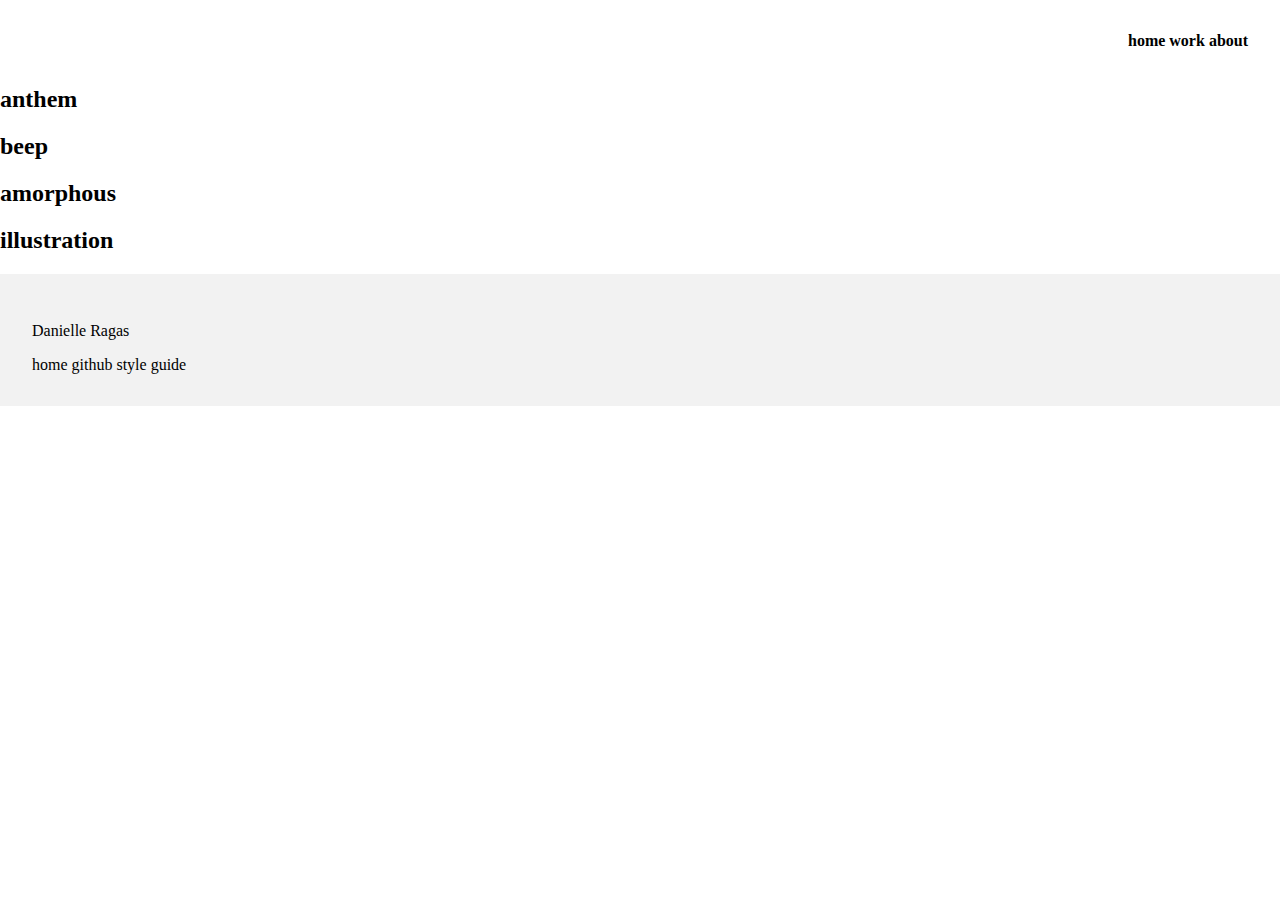
==== index.html @ b1eadf3d "first commit" ====
<!DOCTYPE html>
<html lang="en">
  <head>
    <meta charset="utf-8">
    <title>Danielle Ragas | Home</title>
    <link rel="stylesheet" type="text/css" href="css/normalize.css" />
    <link rel="stylesheet" type="text/css" href="css/main.css" />
    <meta name="viewport" content="width=device-width, initial-scale=1">
  </head>

  <body>

    <header>
      <nav>
        <a href="index.html">home</a>
        <a href="work.html">work</a>
        <a href="about.html">about</a>
      </nav>
    </header>

    <div>
      <h2>anthem</h2>
      <h2>beep</h2>
      <h2>amorphous</h2>
      <h2>illustration</h2>
    </div>



    <footer>
      <p>Danielle Ragas</p>
      <a href="index.html">home</a>
      <a href="https://github.com/daniellerrrrrr/P03Portfolio">github</a>
      <a href="styleguide.html">style guide</a>
    </footer>

  </body>
</html>
---- css/main.css ----
body{
  color: #000;
  margin:0;
}

header{
  margin: 1rem;
}

nav{
  background-color: #fff;
  font-weight: bold;
  padding: 1rem;
  text-align: right;
}

a{
  text-decoration: none;
  color: #000;
}

footer{
  background: #f2f2f2;
  padding: 2rem;
}
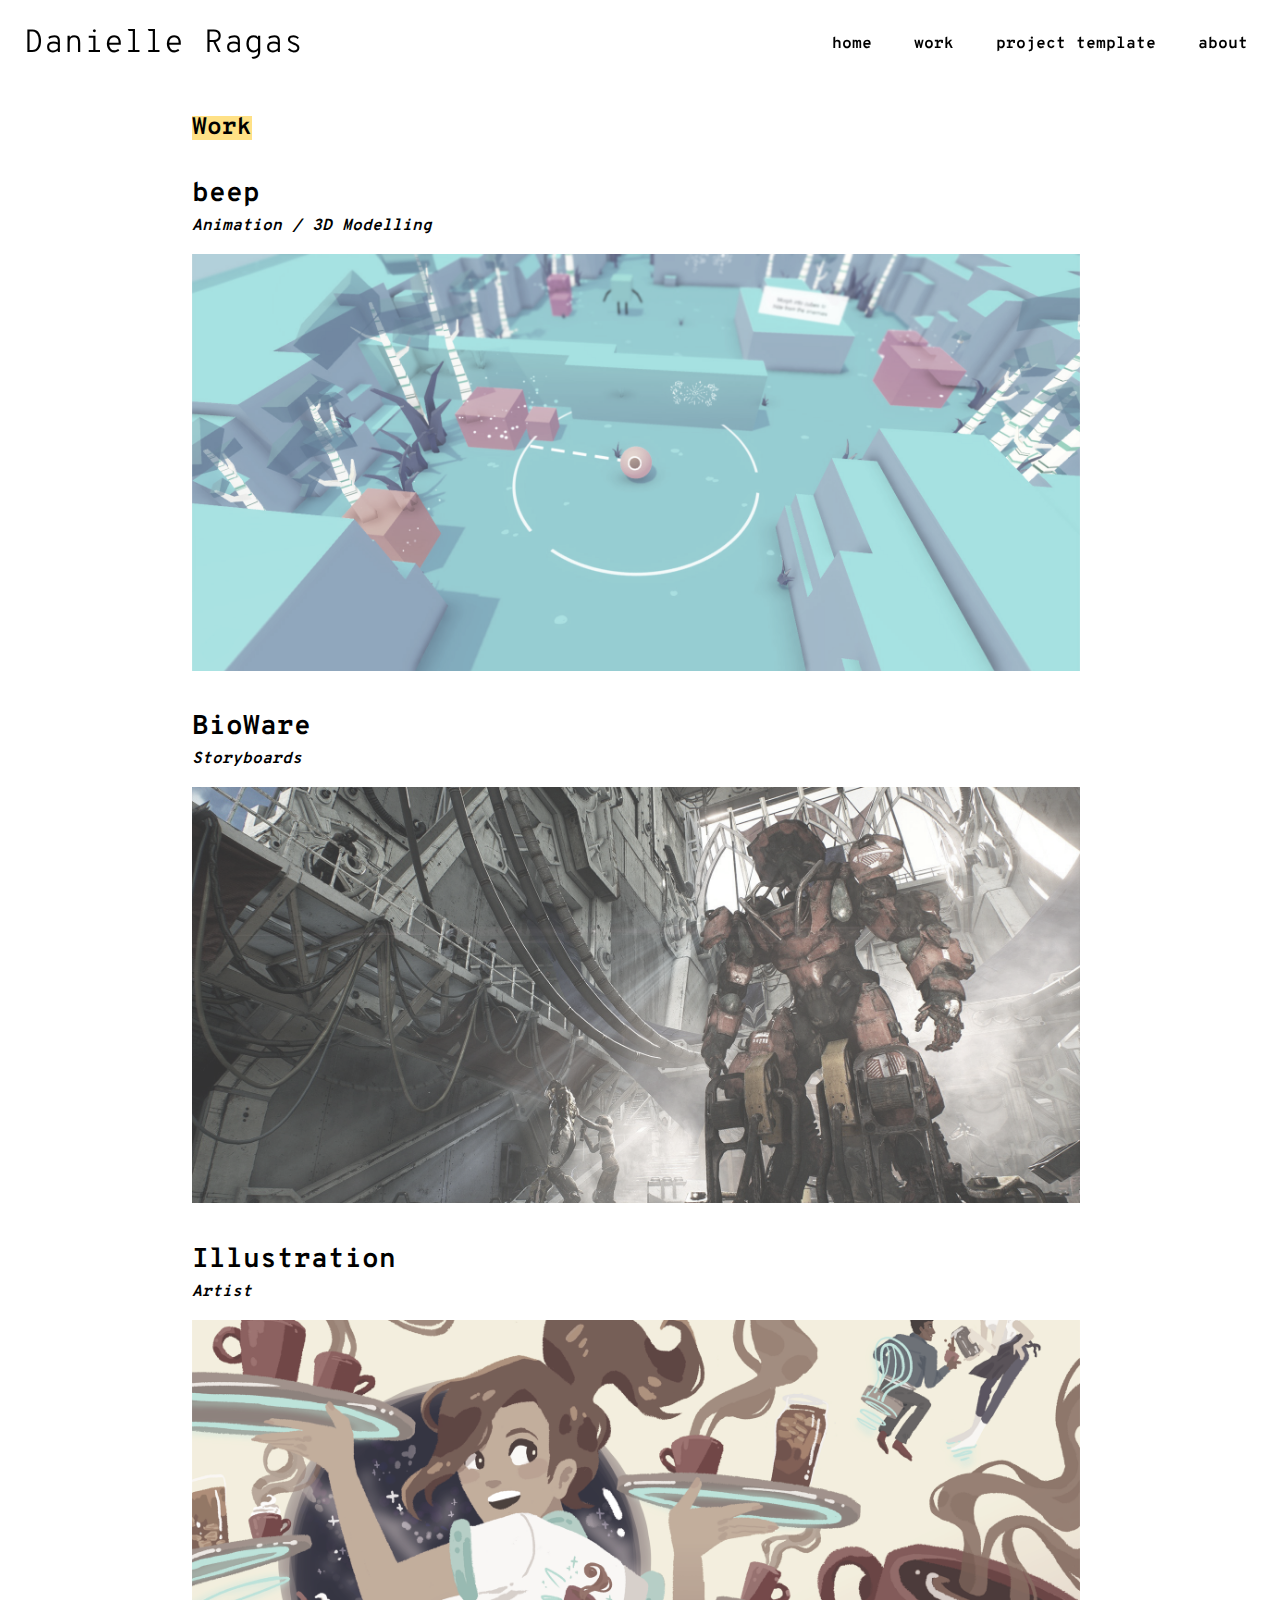
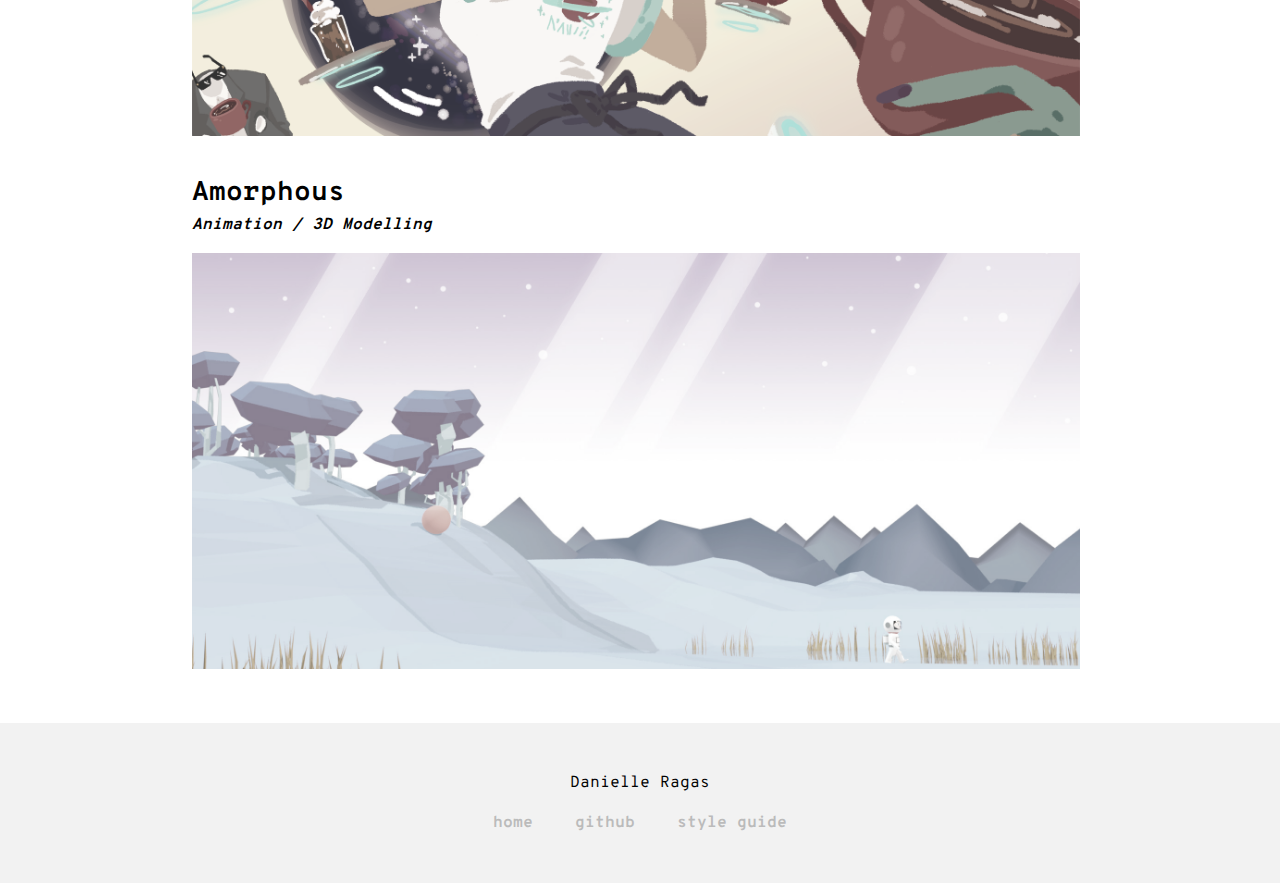
==== commit 9d45aa0d: "First check in" ====
--- a/index.html
+++ b/index.html
@@ -5,33 +5,85 @@
     <title>Danielle Ragas | Home</title>
     <link rel="stylesheet" type="text/css" href="css/normalize.css" />
     <link rel="stylesheet" type="text/css" href="css/main.css" />
+    <link rel="stylesheet" type="text/css" href="css/grids.css" />
     <meta name="viewport" content="width=device-width, initial-scale=1">
   </head>
 
   <body>
 
     <header>
-      <nav>
-        <a href="index.html">home</a>
-        <a href="work.html">work</a>
-        <a href="about.html">about</a>
+      <nav class="col-container">
+        <div class="col">
+          <a class="nav-title" href="index.html">Danielle Ragas</a>
+        </div>
+
+        <div class="col-nav">
+          <div class="nav-links">
+            <a class="nav-link" href="index.html">home</a>
+            <a class="nav-link" href="index.html#work">work</a>
+            <a class="nav-link" href="project-template.html">project template</a>
+            <a class="nav-link" href="about.html">about</a>
+          </div>
+        </div>
+
       </nav>
     </header>
 
-    <div>
-      <h2>anthem</h2>
-      <h2>beep</h2>
-      <h2>amorphous</h2>
-      <h2>illustration</h2>
+    <div class="container">
+    <section id="work">
+    <h2>Work</h2>
+
+      <div class="col-container index">
+
+        <div class="col">
+          <h2 class="proj-name">beep</h2>
+          <h3 class="proj-role">Animation / 3D Modelling</h3>
+
+          <figure class="image-link">
+            <a href="project-template.html"><img src="images/coverImages/beepCover.jpg" alt="A screenshot of the game beep."/></a>
+          </figure>
+        </div>
+
+        <div class="col">
+          <h2 class="proj-name">BioWare</h2>
+          <h3 class="proj-role">Storyboards</h3>
+
+          <figure class="image-link">
+            <a href="project-template.html"><img src="images/coverImages/anthemCover.png" alt="A screenshot of the Colossus exo suit from the video game Anthem."/></a>
+          </figure>
+        </div>
+
+      </div>
+
+      <div class="col-container index">
+
+          <div class="col">
+            <h2 class="proj-name">Illustration</h2>
+            <h3 class="proj-role">Artist</h3>
+
+            <figure class="image-link">
+              <a href="project-template.html"><img src="images/coverImages/coffeeCover.png" alt="An illustration of a coffee shop in space."/></a>
+            </figure>
+          </div>
+
+          <div class="col">
+            <h2 class="proj-name">Amorphous</h2>
+            <h3 class="proj-role">Animation / 3D Modelling </h3>
+
+              <figure class="image-link">
+                <a href="project-template.html"><img src="images/coverImages/amorphousCover.jpg" alt="A screenshot from a 3D animated short about an astronaut on an alien planet."/></a>
+              </figure>
+          </div>
+
+        </div>
+      </section>
     </div>
-
-
 
     <footer>
       <p>Danielle Ragas</p>
-      <a href="index.html">home</a>
-      <a href="https://github.com/daniellerrrrrr/P03Portfolio">github</a>
-      <a href="styleguide.html">style guide</a>
+      <a class="footer-link" href="index.html">home</a>
+      <a class="footer-link" href="https://github.com/daniellerrrrrr/P03Portfolio">github</a>
+      <a class="footer-link" href="styleguide.html">style guide</a>
     </footer>
 
   </body>
--- a/css/main.css
+++ b/css/main.css
@@ -1,25 +1,238 @@
+@import url('https://fonts.googleapis.com/css?family=Overpass+Mono:300,400,600|Lato:400,700');
+
 body{
   color: #000;
   margin:0;
+  font-family: 'Lato', sans-serif;
+  line-height: 1.5rem;
 }
 
 header{
   margin: 1rem;
-}
-
-nav{
-  background-color: #fff;
-  font-weight: bold;
-  padding: 1rem;
-  text-align: right;
 }
 
 a{
   text-decoration: none;
   color: #000;
+  font-weight: bold;
+  transition: 0.2s;
+}
+
+.container a:hover{
+  background: #ffe186;
+  transition: 0.2s;
+}
+
+.container{
+  width: 70%;
+  margin: 6rem auto 2rem;
+  min-height: 65vh;
+}
+
+.index-container{
+  width: 90%;
+  margin: 6rem auto 2rem;
+}
+
+h1, h2, h3, h4{
+  font-family: 'Overpass Mono', sans-serif;
+}
+
+h2{
+  background: #ffe186;
+  display: inline-block;
+}
+
+h3{
+  font-style: italic;
+}
+
+img{
+  width: 100%;
+}
+
+figure{
+  margin: 0 0.5rem 1rem 0;
+}
+
+figcaption{
+  font-style: italic;
+}
+
+.image-link{
+  -webkit-filter: grayscale(70%);
+  filter: grayscale(70%);
+  opacity: 0.8;
+  transition: 0.4s;
+  /* width: 75%; */
+}
+
+.image-link:hover{
+  -webkit-filter: grayscale(0%);
+  filter: grayscale(0%);
+  opacity: 1;
+  transition: 0.4s;
+}
+
+.image-header{
+  padding: 8rem;
+  background: center / cover no-repeat url("../images/coverImages/beepCover.jpg");
+}
+
+nav{
+  background-color: rgba(255, 255, 255, 0.75);
+  width: 100%;
+  margin:0;
+  /* font-weight: bold; */
+  padding: 1.5rem;
+  position: fixed;
+  top:0;
+  left:0;
+  overflow: hidden;
+  font-family: 'Overpass Mono', sans-serif;
+  z-index: 99;
+}
+
+.nav-link{
+  margin-left: 2rem;
+  transition: 0.2s;
+}
+
+.nav-link:hover, .nav-title:hover{
+  /* color: #ffbd14; */
+  /* font-weight: bold; */
+  transition: 0.2s;
+  border-bottom: 4px solid #ffe186;
+}
+
+.nav-links{
+  text-align: right;
+  padding: 0.5rem;
+  text-transform: lowercase;
+}
+
+.nav-link-example a{
+  transition: 0.2s;
+  background: #fff;
+  text-transform: lowercase;
+  font-family: 'Overpass Mono', sans-serif;
+}
+
+.nav-link-example a:hover{
+  transition: 0.2s;
+  background: #fff;
+  border-bottom: 4px solid #ffe186;
+}
+
+.nav-title{
+  text-align: left;
+  padding: 0;
+  margin: 0;
+  font-size: 2rem;
+  font-weight: 300;
+  transition: 0.3s;
+  line-height: normal;
 }
 
 footer{
   background: #f2f2f2;
-  padding: 2rem;
-}
+  padding: 2rem 2rem 3rem;
+  text-align: center;
+  font-family: 'Overpass Mono', sans-serif;
+}
+
+.footer-link{
+  padding: 1rem;
+  font-weight: bold;
+  color: #bbb;
+  transition: 0.2s;
+}
+
+.footer-link:hover{
+  color: #000;
+  transition: 0.2s;
+}
+
+.element{
+  background: #FFF;
+  padding: 0 0.5rem 0.5rem 0rem;
+}
+
+.h1-styleguide{
+  font-size: 2rem;
+  font-weight: bold;
+  line-height: 1rem;
+}
+
+.font-styleguide{
+  font-size: 1.5rem;
+  margin-top: 0;
+}
+
+.divider{
+  border-top: 3px solid #e3e3e3;
+}
+
+.divider-col-2{
+}
+
+.main{
+  font-family: 'Lato', sans-serif;
+}
+
+.secondary{
+  font-family: 'Overpass Mono', sans-serif;
+}
+
+.proj-name{
+  font-size: 1.7rem;
+  background: #fff;
+  font-weight: bold;
+  margin-bottom: 0.5rem;
+  /* display:block; */
+}
+
+/* .proj-name-alt{
+  background: #ffe186;
+  display: inline-block;
+  font-size: 1.7rem;
+  font-weight: bold;
+  margin-bottom: 0.5rem;
+} */
+
+.proj-role{
+  font-size: 1rem;
+  background: #fff;
+  margin-top: 0;
+}
+
+.about-text{
+  font-size: 1.2rem;
+  /* font-weight: bold; */
+  font-family: 'Overpass Mono', sans-serif;
+}
+
+@media only screen and (max-width: 820px) {
+  .container{
+    width: 80%;
+    margin: 10rem auto 2rem;
+  }
+
+  .nav-links{
+    text-align: left;
+    padding-left: 0;
+  }
+
+  .nav-link{
+    margin-left: 0;
+    margin-right:2rem;
+  }
+
+  .divider-col-2{
+    border-top: 3px solid #e3e3e3;
+  }
+
+  .secondary{
+    margin-top:2rem;
+  }
+}
--- a/css/grids.css
+++ b/css/grids.css
@@ -0,0 +1,51 @@
+*, *::after, *::before{
+  box-sizing: border-box;
+}
+
+.col-container{
+  display: flex;
+  display: -webkit-flex;
+  display: -ms-flex;
+
+  flex-wrap: wrap;
+  -webkit-flex-wrap: wrap;
+  -ms-flex-wrap: wrap;
+
+  align-items: flex-start;
+  -webkit-align-items: flex-start;
+  -ms-align-items: flex-start;
+}
+
+.col{
+  flex: 1 1 0;
+  -webkit-flex: 1 1 0;
+  -ms-webkit-flex:  1 1 0;
+}
+
+.col-nav{
+  flex: 2 1 0;
+  -webkit-flex: 2 1 0;
+  -ms-webkit-flex:  2 1 0;
+}
+
+.col-2:last-child{
+  margin-left: 1rem;
+}
+
+.align{
+  align-items: baseline;
+}
+
+.index{
+  flex-direction: column;
+}
+
+@media only screen and (max-width: 820px) {
+  .col-container{
+    flex-direction: column;
+  }
+
+  .col:last-child{
+    margin-left: 0rem;
+  }
+}
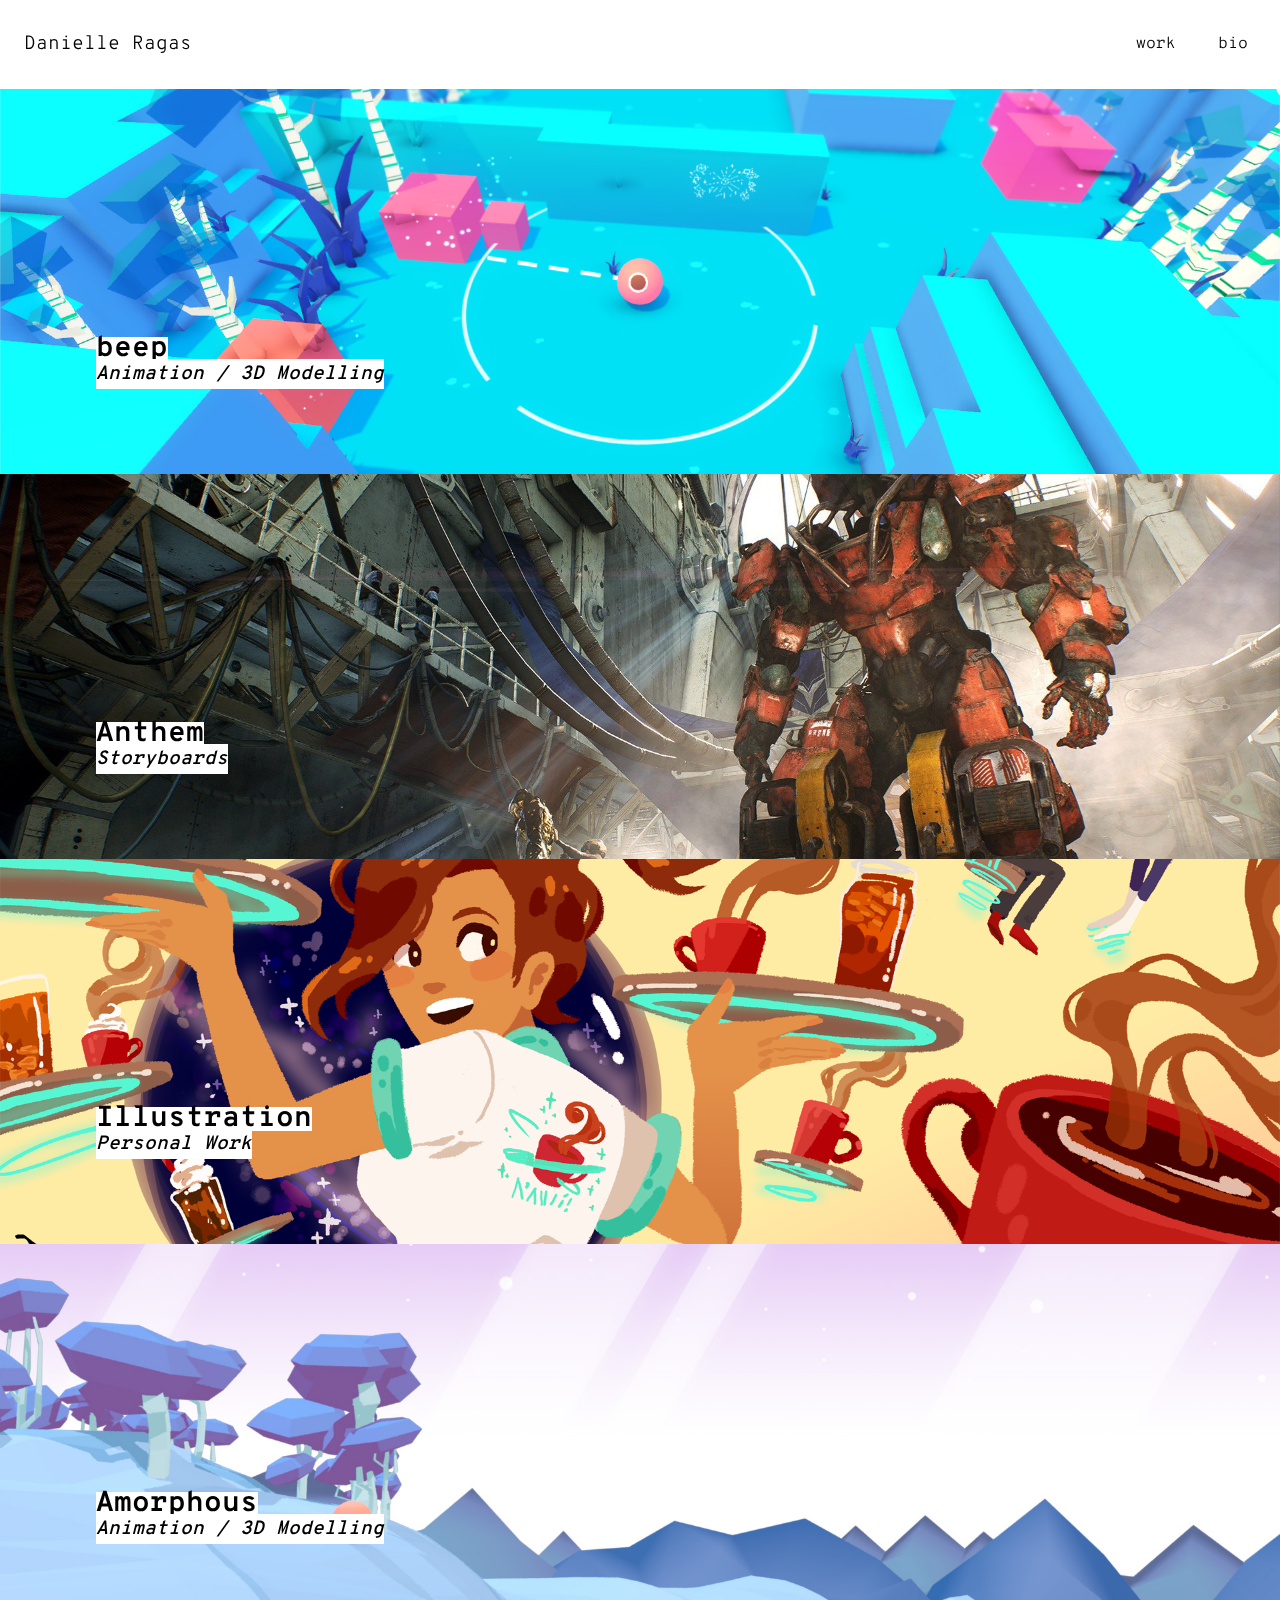
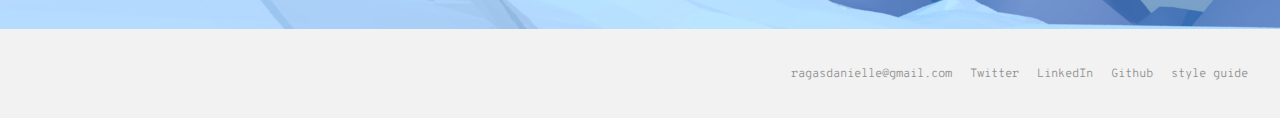
==== commit afd80b74: "2nd Draft" ====
--- a/index.html
+++ b/index.html
@@ -12,77 +12,63 @@
   <body>
 
     <header>
-      <nav class="col-container">
+      <nav class="col-container-nav">
         <div class="col">
           <a class="nav-title" href="index.html">Danielle Ragas</a>
         </div>
 
         <div class="col-nav">
           <div class="nav-links">
-            <a class="nav-link" href="index.html">home</a>
-            <a class="nav-link" href="index.html#work">work</a>
-            <a class="nav-link" href="project-template.html">project template</a>
-            <a class="nav-link" href="about.html">about</a>
+            <a class="nav-link" href="index.html">work</a>
+            <a class="nav-link" href="about.html">bio</a>
           </div>
         </div>
 
       </nav>
     </header>
 
-    <div class="container">
-    <section id="work">
-    <h2>Work</h2>
+    <div class="index-container">
+      <div class="col-container">
 
-      <div class="col-container index">
+        <a class="index-link" href="beep.html">
+        <div class="col index-image beep">
+          <h2 class="proj-name">beep</h2>
+          <h3><span class="proj-role">Animation / 3D Modelling</span></h3>
+        </div>
+      </a>
 
-        <div class="col">
-          <h2 class="proj-name">beep</h2>
-          <h3 class="proj-role">Animation / 3D Modelling</h3>
-
-          <figure class="image-link">
-            <a href="project-template.html"><img src="images/coverImages/beepCover.jpg" alt="A screenshot of the game beep."/></a>
-          </figure>
+      <a class="index-link" href="anthem.html">
+        <div class="col index-image bioware">
+          <h2 class="proj-name">Anthem</h2>
+          <h3><span class="proj-role">Storyboards</span></h3>
         </div>
-
-        <div class="col">
-          <h2 class="proj-name">BioWare</h2>
-          <h3 class="proj-role">Storyboards</h3>
-
-          <figure class="image-link">
-            <a href="project-template.html"><img src="images/coverImages/anthemCover.png" alt="A screenshot of the Colossus exo suit from the video game Anthem."/></a>
-          </figure>
-        </div>
+      </a>
 
       </div>
 
-      <div class="col-container index">
+      <div class="col-container">
+        <a class="index-link" href="illustration.html">
+          <div class="col index-image illust">
+            <h2 class="proj-name">Illustration</h2>
+            <h3><span class="proj-role">Personal Work</span></h3>
+          </div>
+        </a>
 
-          <div class="col">
-            <h2 class="proj-name">Illustration</h2>
-            <h3 class="proj-role">Artist</h3>
-
-            <figure class="image-link">
-              <a href="project-template.html"><img src="images/coverImages/coffeeCover.png" alt="An illustration of a coffee shop in space."/></a>
-            </figure>
+        <a class="index-link" href="amorphous.html">
+          <div class="col index-image amorphous">
+            <h2 class="proj-name">Amorphous</h2>
+            <h3><span class="proj-role">Animation / 3D Modelling</span></h3>
           </div>
-
-          <div class="col">
-            <h2 class="proj-name">Amorphous</h2>
-            <h3 class="proj-role">Animation / 3D Modelling </h3>
-
-              <figure class="image-link">
-                <a href="project-template.html"><img src="images/coverImages/amorphousCover.jpg" alt="A screenshot from a 3D animated short about an astronaut on an alien planet."/></a>
-              </figure>
-          </div>
+        </a>
 
         </div>
-      </section>
     </div>
 
     <footer>
-      <p>Danielle Ragas</p>
-      <a class="footer-link" href="index.html">home</a>
-      <a class="footer-link" href="https://github.com/daniellerrrrrr/P03Portfolio">github</a>
+      <a class="footer-link" href="mailto:ragasdanielle@gmail.com">ragasdanielle@gmail.com</a>
+      <a class="footer-link" href="https://twitter.com/tsuyuus">Twitter</a>
+      <a class="footer-link" href="https://www.linkedin.com/in/daniellerr/">LinkedIn</a>
+      <a class="footer-link" href="https://github.com/daniellerrrrrr/P03Portfolio">Github</a>
       <a class="footer-link" href="styleguide.html">style guide</a>
     </footer>
 
--- a/css/main.css
+++ b/css/main.css
@@ -7,6 +7,10 @@
   line-height: 1.5rem;
 }
 
+p{
+  margin-top:0;
+}
+
 header{
   margin: 1rem;
 }
@@ -14,41 +18,73 @@
 a{
   text-decoration: none;
   color: #000;
+  transition: 0.2s;
+}
+
+.container a{
   font-weight: bold;
-  transition: 0.2s;
+  border-bottom: 2px solid #000;
 }
 
 .container a:hover{
   background: #ffe186;
   transition: 0.2s;
+  border-bottom: 2px solid #ffe186;
+  /* border-bottom: 2px solid #fff; */
 }
 
 .container{
-  width: 70%;
+  width: 65%;
   margin: 6rem auto 2rem;
-  min-height: 65vh;
+  min-height: 67vh;
 }
 
 .index-container{
-  width: 90%;
-  margin: 6rem auto 2rem;
+  margin: 5.55rem auto 0;
+}
+
+::selection {
+  background: #e3e3e3;
+}
+
+::-moz-selection {
+  background: #e3e3e3;
 }
 
 h1, h2, h3, h4{
   font-family: 'Overpass Mono', sans-serif;
+  margin: 0.7rem 0;
 }
 
 h2{
   background: #ffe186;
   display: inline-block;
+  font-size: 1.7rem;
 }
 
 h3{
+  margin-bottom: 0.5rem;
+  font-weight: 600;
+}
+
+h4{
   font-style: italic;
+}
+
+/* .list{
+  margin-bottom: 0.5rem;
+} */
+
+ul{
+  list-style-type: none;
+  padding: 0 2rem 0 0;
+  margin-top: 0;
 }
 
 img{
   width: 100%;
+  height: 100%;
+  vertical-align: bottom;
 }
 
 figure{
@@ -59,31 +95,62 @@
   font-style: italic;
 }
 
+.space{
+  margin-top:3rem;
+}
+
 .image-link{
-  -webkit-filter: grayscale(70%);
-  filter: grayscale(70%);
+  -webkit-filter: grayscale(0%);
+  filter: grayscale(0%);
   opacity: 0.8;
   transition: 0.4s;
-  /* width: 75%; */
 }
 
 .image-link:hover{
+  -webkit-filter: grayscale(100%);
+  filter: grayscale(100%);
+  opacity: 1;
+  transition: 0.4s;
+}
+
+.image-header{
+  padding: 8rem;
+  background: center / cover no-repeat url("../images/coverImages/amorphousCover.jpg");
+}
+
+.index-image{
+  padding: 15rem 5rem 5rem 6rem;
   -webkit-filter: grayscale(0%);
   filter: grayscale(0%);
-  opacity: 1;
   transition: 0.4s;
 }
 
-.image-header{
-  padding: 8rem;
+.index-image:hover{
+  -webkit-filter: grayscale(75%);
+  filter: grayscale(75%);
+  transition: 0.4s;
+}
+
+.beep{
   background: center / cover no-repeat url("../images/coverImages/beepCover.jpg");
+}
+
+.bioware{
+  background: center / cover no-repeat url("../images/coverImages/anthemCover.png");
+}
+
+.illust{
+  background: center / cover no-repeat url("../images/coverImages/coffeeCover.png");
+}
+
+.amorphous{
+  background: center / cover no-repeat url("../images/coverImages/amorphousCover.jpg");
 }
 
 nav{
   background-color: rgba(255, 255, 255, 0.75);
   width: 100%;
   margin:0;
-  /* font-weight: bold; */
   padding: 1.5rem;
   position: fixed;
   top:0;
@@ -109,6 +176,7 @@
   text-align: right;
   padding: 0.5rem;
   text-transform: lowercase;
+  font-weight: 300;
 }
 
 .nav-link-example a{
@@ -116,6 +184,8 @@
   background: #fff;
   text-transform: lowercase;
   font-family: 'Overpass Mono', sans-serif;
+  font-weight: 300;
+  border-bottom: 0;
 }
 
 .nav-link-example a:hover{
@@ -128,7 +198,7 @@
   text-align: left;
   padding: 0;
   margin: 0;
-  font-size: 2rem;
+  font-size: 1.2rem;
   font-weight: 300;
   transition: 0.3s;
   line-height: normal;
@@ -136,21 +206,24 @@
 
 footer{
   background: #f2f2f2;
-  padding: 2rem 2rem 3rem;
-  text-align: center;
+  /* background: #ffffff; */
+  padding: 2rem;
+  text-align: right;
   font-family: 'Overpass Mono', sans-serif;
 }
 
 .footer-link{
-  padding: 1rem;
-  font-weight: bold;
-  color: #bbb;
+  font-size: 0.75rem;
+  margin-left: 0.5rem;
+  font-weight: 300;
+  color: #909090;
   transition: 0.2s;
 }
 
 .footer-link:hover{
   color: #000;
   transition: 0.2s;
+  border-bottom: 1px solid #000;
 }
 
 .element{
@@ -161,7 +234,7 @@
 .h1-styleguide{
   font-size: 2rem;
   font-weight: bold;
-  line-height: 1rem;
+  margin: 1rem 0 1rem 0;
 }
 
 .font-styleguide{
@@ -171,6 +244,7 @@
 
 .divider{
   border-top: 3px solid #e3e3e3;
+  padding: 1rem 0 0 0;
 }
 
 .divider-col-2{
@@ -185,32 +259,93 @@
 }
 
 .proj-name{
-  font-size: 1.7rem;
+  font-size: 1.8rem;
   background: #fff;
+  /* background: #ffe186; */
   font-weight: bold;
+  margin: 0.5rem 0 0;
+  /* padding: 0.3rem 0.3rem 0; */
+}
+
+.proj-role{
+  font-size: 1.2rem;
+  background: #fff;
+  margin-top: 0;
+  font-style: italic;
+  margin: 1rem 0;
+  padding: 0.2rem 0;
+}
+
+.index-image h3{
+  margin-top: 0;
+}
+
+.about{
+  font-size: 1.2rem;
+  line-height: 2rem;
+  margin-top: 1rem;
+}
+
+.about-title{
+  margin-bottom: 3rem;
+}
+
+.about-header{
+  padding: 7rem;
+  background: center / cover no-repeat url("../images/coverImages/coffeeCover.png");
+}
+
+.about-links{
+  margin: 5rem 0;
+  font-size: 1.2rem;
+  font-family: 'Overpass Mono', sans-serif;
+}
+
+.bg{
+  display: inline-block;
   margin-bottom: 0.5rem;
-  /* display:block; */
-}
-
-/* .proj-name-alt{
+  border: 1px solid #000;
+  padding:4rem 0 1rem 1rem;
+  width:100%;
+}
+
+.footer-colour{
+  background: #f2f2f2;
+  display: inline-block;
+  margin-bottom: 0.5rem;
+  padding:4rem 0 1rem 1rem;
+  width:100%;
+}
+
+.accent{
   background: #ffe186;
   display: inline-block;
-  font-size: 1.7rem;
-  font-weight: bold;
   margin-bottom: 0.5rem;
-} */
-
-.proj-role{
-  font-size: 1rem;
-  background: #fff;
-  margin-top: 0;
-}
-
-.about-text{
-  font-size: 1.2rem;
-  /* font-weight: bold; */
-  font-family: 'Overpass Mono', sans-serif;
-}
+  padding:4rem 0 1rem 1rem;
+  width:100%;
+}
+
+.index-link{
+  width: 100%;
+  /* display: block;
+  height: auto; */
+}
+
+.footer p{
+  display: inline-block;
+}
+
+.desc{
+  width: 70%;
+  margin:auto;
+  padding: 6rem 0;
+}
+
+.index-container figure{
+  margin: 0;
+  padding: 0;
+}
+
 
 @media only screen and (max-width: 820px) {
   .container{
@@ -218,6 +353,10 @@
     margin: 10rem auto 2rem;
   }
 
+  .index-container{
+    margin: 8rem auto 0;
+  }
+
   .nav-links{
     text-align: left;
     padding-left: 0;
@@ -235,4 +374,34 @@
   .secondary{
     margin-top:2rem;
   }
-}
+
+  /* .beep{
+    padding: 5rem;
+  }
+
+  .bioware{
+    padding: 5rem;
+  }
+
+  .illust{
+    padding: 5rem;
+  }
+
+  .amorphous{
+    padding: 5rem;
+  } */
+
+  .index-image{
+    padding: 10rem 5rem;
+  }
+
+  footer{
+    text-align: left;
+  }
+
+  .footer-link{
+    margin: 0 0.5rem 0 0;
+  }
+
+
+}
--- a/css/grids.css
+++ b/css/grids.css
@@ -16,6 +16,65 @@
   -ms-align-items: flex-start;
 }
 
+.index{
+  display: flex;
+  display: -webkit-flex;
+  display: -ms-flex;
+
+  flex-wrap: wrap;
+  -webkit-flex-wrap: wrap;
+  -ms-flex-wrap: wrap;
+
+  align-items: stretch;
+  -webkit-align-items: stretch;
+  -ms-align-items: stretch;
+}
+
+.col-container-nav{
+  display: flex;
+  display: -webkit-flex;
+  display: -ms-flex;
+
+  flex-wrap: wrap;
+  -webkit-flex-wrap: wrap;
+  -ms-flex-wrap: wrap;
+
+  align-items: center;
+  -webkit-align-items: center;
+  -ms-align-items: center;
+}
+
+.col-container-project{
+  display: flex;
+  display: -webkit-flex;
+  display: -ms-flex;
+
+  flex-wrap: wrap;
+  -webkit-flex-wrap: wrap;
+  -ms-flex-wrap: wrap;
+
+  align-items: flex-start;
+  -webkit-align-items: flex-start;
+  -ms-align-items: flex-start;
+
+}
+
+.col-projects{
+
+}
+
+.col-desc{
+  flex: 1 1 5rem;
+  margin-right: 3rem;
+}
+
+.col-desc-illust-page{
+  flex: 5 1 5rem;
+  margin-right: 3rem;
+}
+
+
+
 .col{
   flex: 1 1 0;
   -webkit-flex: 1 1 0;
@@ -28,7 +87,10 @@
   -ms-webkit-flex:  2 1 0;
 }
 
-.col-2:last-child{
+/* .col-2:last-child{
+  margin-left: 1rem;
+} */
+.col-2{
   margin-left: 1rem;
 }
 
@@ -36,9 +98,18 @@
   align-items: baseline;
 }
 
-.index{
+/* .index{
   flex-direction: column;
+} */
+
+.col-index{
+  width: 35%;
 }
+
+.col-index:nth-child(even){
+  width: 65%;
+}
+
 
 @media only screen and (max-width: 820px) {
   .col-container{
@@ -48,4 +119,19 @@
   .col:last-child{
     margin-left: 0rem;
   }
+
+  .col{
+    width: 100%;
+  }
+
+  .col-index{
+    width: 100%;
+  }
+  .col-index:nth-child(even){
+    width: 100%;
+  }
+
+  .col-2{
+    margin-left: 0;
+  }
 }
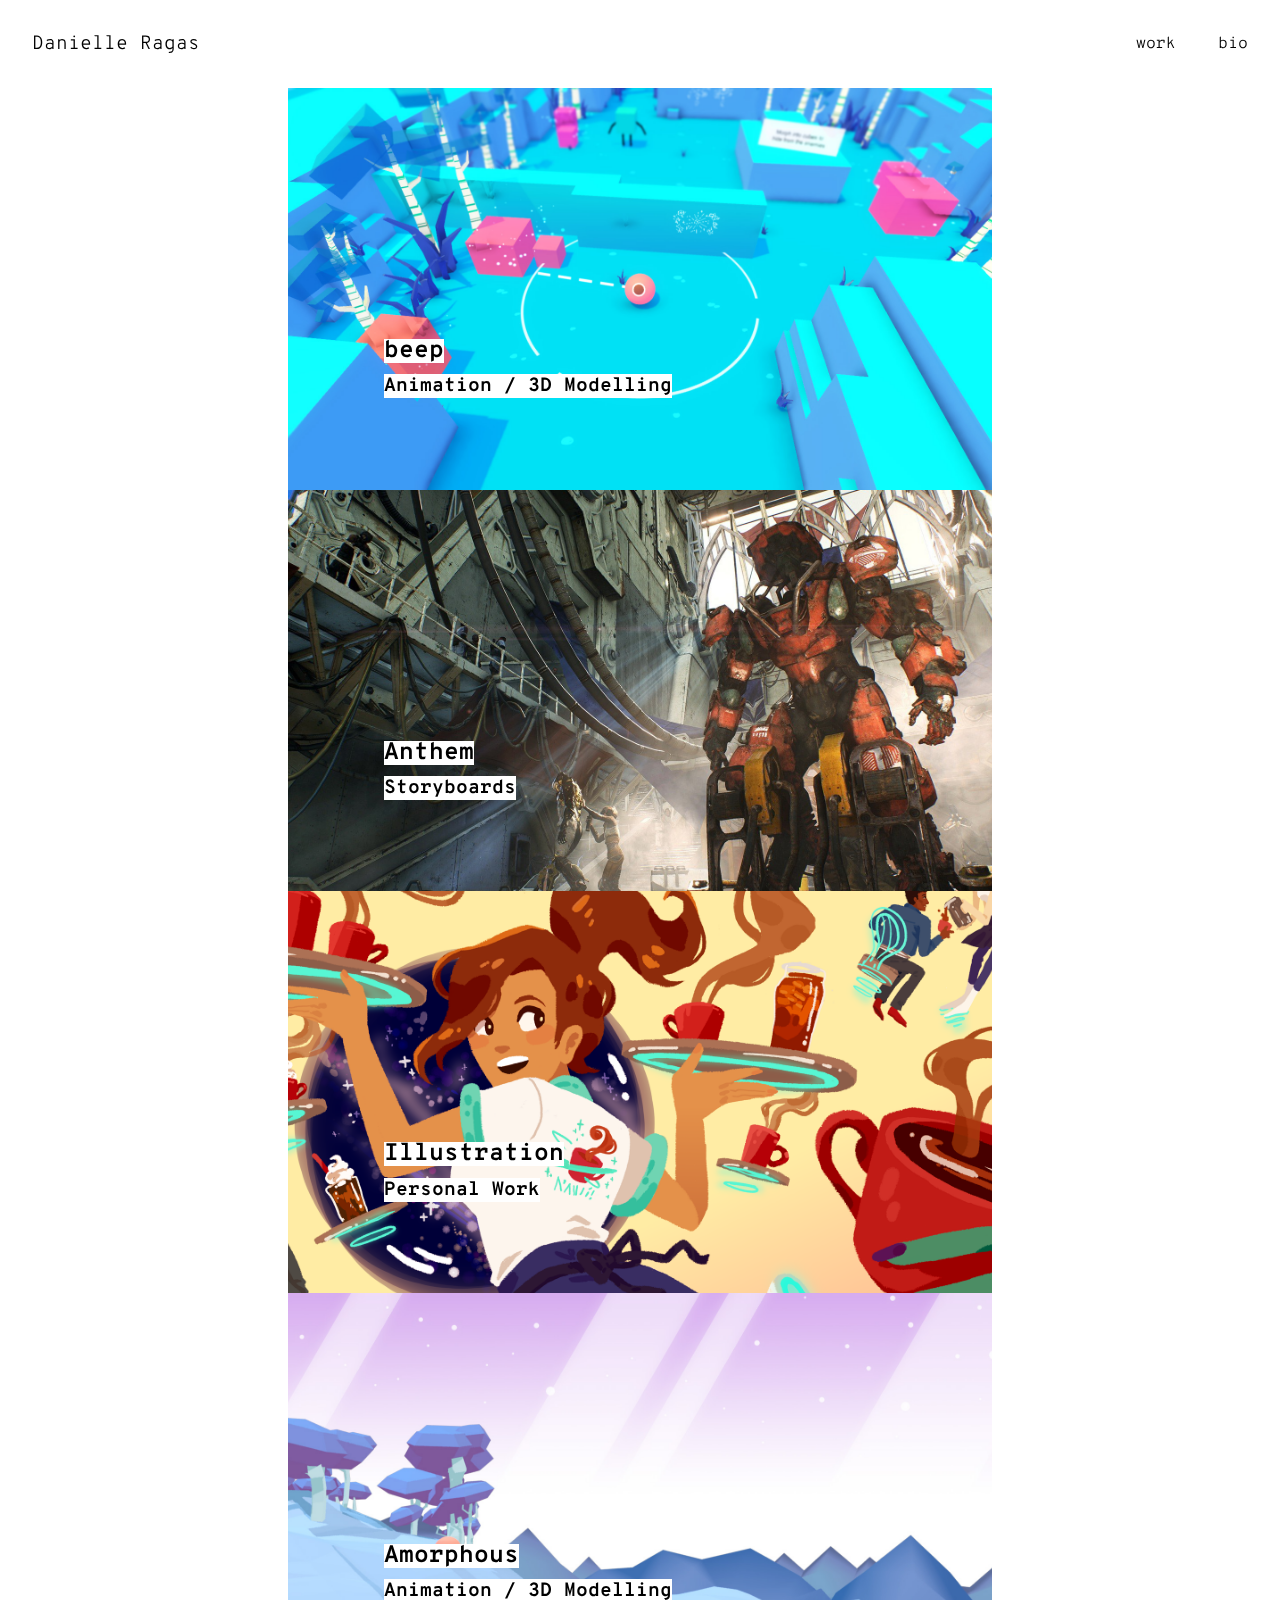
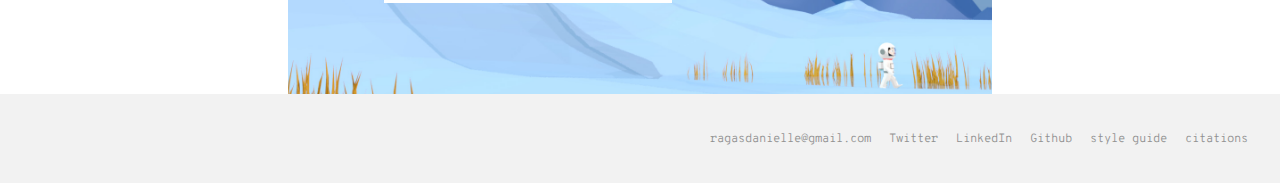
==== commit a10d6825: "copy+content+styling edits" ====
--- a/index.html
+++ b/index.html
@@ -32,14 +32,14 @@
 
         <a class="index-link" href="beep.html">
         <div class="col index-image beep">
-          <h2 class="proj-name">beep</h2>
+          <h2>beep</h2>
           <h3><span class="proj-role">Animation / 3D Modelling</span></h3>
         </div>
       </a>
 
       <a class="index-link" href="anthem.html">
         <div class="col index-image bioware">
-          <h2 class="proj-name">Anthem</h2>
+          <h2>Anthem</h2>
           <h3><span class="proj-role">Storyboards</span></h3>
         </div>
       </a>
@@ -49,14 +49,14 @@
       <div class="col-container">
         <a class="index-link" href="illustration.html">
           <div class="col index-image illust">
-            <h2 class="proj-name">Illustration</h2>
+            <h2>Illustration</h2>
             <h3><span class="proj-role">Personal Work</span></h3>
           </div>
         </a>
 
         <a class="index-link" href="amorphous.html">
           <div class="col index-image amorphous">
-            <h2 class="proj-name">Amorphous</h2>
+            <h2>Amorphous</h2>
             <h3><span class="proj-role">Animation / 3D Modelling</span></h3>
           </div>
         </a>
@@ -70,6 +70,7 @@
       <a class="footer-link" href="https://www.linkedin.com/in/daniellerr/">LinkedIn</a>
       <a class="footer-link" href="https://github.com/daniellerrrrrr/P03Portfolio">Github</a>
       <a class="footer-link" href="styleguide.html">style guide</a>
+      <a class="footer-link" href="citations.html">citations</a>
     </footer>
 
   </body>
--- a/css/main.css
+++ b/css/main.css
@@ -7,18 +7,17 @@
   line-height: 1.5rem;
 }
 
+html, body { height: 100%; }
+
+
 p{
-  margin-top:0;
-}
-
-header{
-  margin: 1rem;
+  line-height: 1.6rem;
 }
 
 a{
   text-decoration: none;
   color: #000;
-  transition: 0.2s;
+  transition: 0.1s;
 }
 
 .container a{
@@ -30,17 +29,17 @@
   background: #ffe186;
   transition: 0.2s;
   border-bottom: 2px solid #ffe186;
-  /* border-bottom: 2px solid #fff; */
 }
 
 .container{
-  width: 65%;
-  margin: 6rem auto 2rem;
-  min-height: 67vh;
+  width: 55%;
+  margin: 5.5rem auto 4.5rem;
+  /* min-height: 67vh; */
 }
 
 .index-container{
-  margin: 5.55rem auto 0;
+  width: 55%;
+  margin: 5.5rem auto 0;
 }
 
 ::selection {
@@ -51,7 +50,7 @@
   background: #e3e3e3;
 }
 
-h1, h2, h3, h4{
+h1, h2, h3, h4, h5{
   font-family: 'Overpass Mono', sans-serif;
   margin: 0.7rem 0;
 }
@@ -59,21 +58,25 @@
 h2{
   background: #ffe186;
   display: inline-block;
-  font-size: 1.7rem;
-}
-
-h3{
+  font-size: 1.5rem;
+}
+
+.index-container h2{
+  background: #fff;
+}
+
+/* h3{
   margin-bottom: 0.5rem;
   font-weight: 600;
-}
-
-h4{
+} */
+
+/* h4{
   font-style: italic;
-}
-
-/* .list{
-  margin-bottom: 0.5rem;
 } */
+
+h5{
+  line-height: 0;
+}
 
 ul{
   list-style-type: none;
@@ -88,7 +91,7 @@
 }
 
 figure{
-  margin: 0 0.5rem 1rem 0;
+  margin: 0 0.5rem 0.5rem 0;
 }
 
 figcaption{
@@ -102,14 +105,12 @@
 .image-link{
   -webkit-filter: grayscale(0%);
   filter: grayscale(0%);
-  opacity: 0.8;
   transition: 0.4s;
 }
 
 .image-link:hover{
   -webkit-filter: grayscale(100%);
   filter: grayscale(100%);
-  opacity: 1;
   transition: 0.4s;
 }
 
@@ -131,24 +132,52 @@
   transition: 0.4s;
 }
 
+.overlay{
+  height: 100%;
+  width: 100%;
+  opacity: 0.3;
+  transition: 0.4s;
+}
+
+.overlay:hover{
+  opacity: 0;
+}
+
 .beep{
-  background: center / cover no-repeat url("../images/coverImages/beepCover.jpg");
+  background:center / cover no-repeat url("../images/coverImages/beepCover.jpg");
+  transition: 0.4s;
+}
+
+.beep-c{
+  background-color: #00e0ff;
 }
 
 .bioware{
   background: center / cover no-repeat url("../images/coverImages/anthemCover.png");
 }
 
+.bioware-c{
+  background-color: #ff0000;
+}
+
 .illust{
   background: center / cover no-repeat url("../images/coverImages/coffeeCover.png");
 }
 
+.illust-c{
+  background-color: #ffb000;
+}
+
 .amorphous{
   background: center / cover no-repeat url("../images/coverImages/amorphousCover.jpg");
 }
 
+.amorphous-c{
+  background-color: #3b00ff;
+}
+
 nav{
-  background-color: rgba(255, 255, 255, 0.75);
+  background-color: rgba(255, 255, 255, 0.85);
   width: 100%;
   margin:0;
   padding: 1.5rem;
@@ -166,8 +195,6 @@
 }
 
 .nav-link:hover, .nav-title:hover{
-  /* color: #ffbd14; */
-  /* font-weight: bold; */
   transition: 0.2s;
   border-bottom: 4px solid #ffe186;
 }
@@ -197,7 +224,7 @@
 .nav-title{
   text-align: left;
   padding: 0;
-  margin: 0;
+  margin: 0 0 0 0.5rem;
   font-size: 1.2rem;
   font-weight: 300;
   transition: 0.3s;
@@ -206,7 +233,6 @@
 
 footer{
   background: #f2f2f2;
-  /* background: #ffffff; */
   padding: 2rem;
   text-align: right;
   font-family: 'Overpass Mono', sans-serif;
@@ -228,7 +254,7 @@
 
 .element{
   background: #FFF;
-  padding: 0 0.5rem 0.5rem 0rem;
+  padding: 0 0 0.5rem 0rem;
 }
 
 .h1-styleguide{
@@ -261,7 +287,7 @@
 .proj-name{
   font-size: 1.8rem;
   background: #fff;
-  /* background: #ffe186; */
+  background: #ffe186;
   font-weight: bold;
   margin: 0.5rem 0 0;
   /* padding: 0.3rem 0.3rem 0; */
@@ -270,10 +296,9 @@
 .proj-role{
   font-size: 1.2rem;
   background: #fff;
-  margin-top: 0;
-  font-style: italic;
+  /* font-style: italic; */
   margin: 1rem 0;
-  padding: 0.2rem 0;
+  /* padding: 0.2rem 0; */
 }
 
 .index-image h3{
@@ -336,16 +361,15 @@
 }
 
 .desc{
-  width: 70%;
-  margin:auto;
-  padding: 6rem 0;
+  /* width: 50%;
+  margin:auto; */
+  padding: 8rem 0 8rem 1rem;
 }
 
 .index-container figure{
   margin: 0;
   padding: 0;
 }
-
 
 @media only screen and (max-width: 820px) {
   .container{
@@ -357,15 +381,15 @@
     margin: 8rem auto 0;
   }
 
-  .nav-links{
+  /* .nav-links{
     text-align: left;
     padding-left: 0;
-  }
-
-  .nav-link{
+  } */
+
+  /* .nav-link{
     margin-left: 0;
     margin-right:2rem;
-  }
+  } */
 
   .divider-col-2{
     border-top: 3px solid #e3e3e3;
@@ -395,13 +419,13 @@
     padding: 10rem 5rem;
   }
 
-  footer{
+  /* footer{
     text-align: left;
-  }
-
-  .footer-link{
+  } */
+
+  /* .footer-link{
     margin: 0 0.5rem 0 0;
-  }
-
-
-}
+  } */
+
+
+}
--- a/css/grids.css
+++ b/css/grids.css
@@ -2,7 +2,7 @@
   box-sizing: border-box;
 }
 
-.col-container{
+.col-container, .col-container-info{
   display: flex;
   display: -webkit-flex;
   display: -ms-flex;
@@ -44,7 +44,7 @@
   -ms-align-items: center;
 }
 
-.col-container-project{
+/* .col-container-project{
   display: flex;
   display: -webkit-flex;
   display: -ms-flex;
@@ -57,25 +57,23 @@
   -webkit-align-items: flex-start;
   -ms-align-items: flex-start;
 
-}
+} */
 
 .col-projects{
-
 }
 
 .col-desc{
-  flex: 1 1 5rem;
+  flex: 1 1 6rem;
   margin-right: 3rem;
 }
 
+/*
 .col-desc-illust-page{
   flex: 5 1 5rem;
   margin-right: 3rem;
-}
+} */
 
-
-
-.col{
+.col, .col-info{
   flex: 1 1 0;
   -webkit-flex: 1 1 0;
   -ms-webkit-flex:  1 1 0;
@@ -90,6 +88,7 @@
 /* .col-2:last-child{
   margin-left: 1rem;
 } */
+
 .col-2{
   margin-left: 1rem;
 }
@@ -102,18 +101,56 @@
   flex-direction: column;
 } */
 
-.col-index{
-  width: 35%;
+.col-index:first-child{
+  width: 60%;
+  margin-bottom: 1rem;
 }
 
 .col-index:nth-child(even){
-  width: 65%;
+  width: 40%;
+  margin-bottom: 1rem;
 }
+
+.col-desc-large{
+  flex: 2 1 5rem;
+  margin-right: 3rem;
+}
+
+.col-desc-larger{
+  flex: 2 1 0;
+  margin-right: 3rem;
+}
+
+/* .col-small{
+  flex: 1 1 0;
+  -webkit-flex: 1 1 0;
+  -ms-webkit-flex:  1 1 0;
+} */
+
+.content {
+  min-height: 100%;
+  display: flex;
+  flex-direction: column;
+  align-items: stretch;
+}
+
+main{
+  flex-grow: 1;
+}
+
+header, footer, main{
+  flex-shrink: 0;
+}
+
 
 
 @media only screen and (max-width: 820px) {
   .col-container{
     flex-direction: column;
+  }
+
+  .col-container-info{
+    margin-top: 2rem;
   }
 
   .col:last-child{
@@ -134,4 +171,10 @@
   .col-2{
     margin-left: 0;
   }
+
+  .col-nav{
+    flex: 1 1 0;
+    -webkit-flex: 1 1 0;
+    -ms-webkit-flex:  1 1 0;
+  }
 }
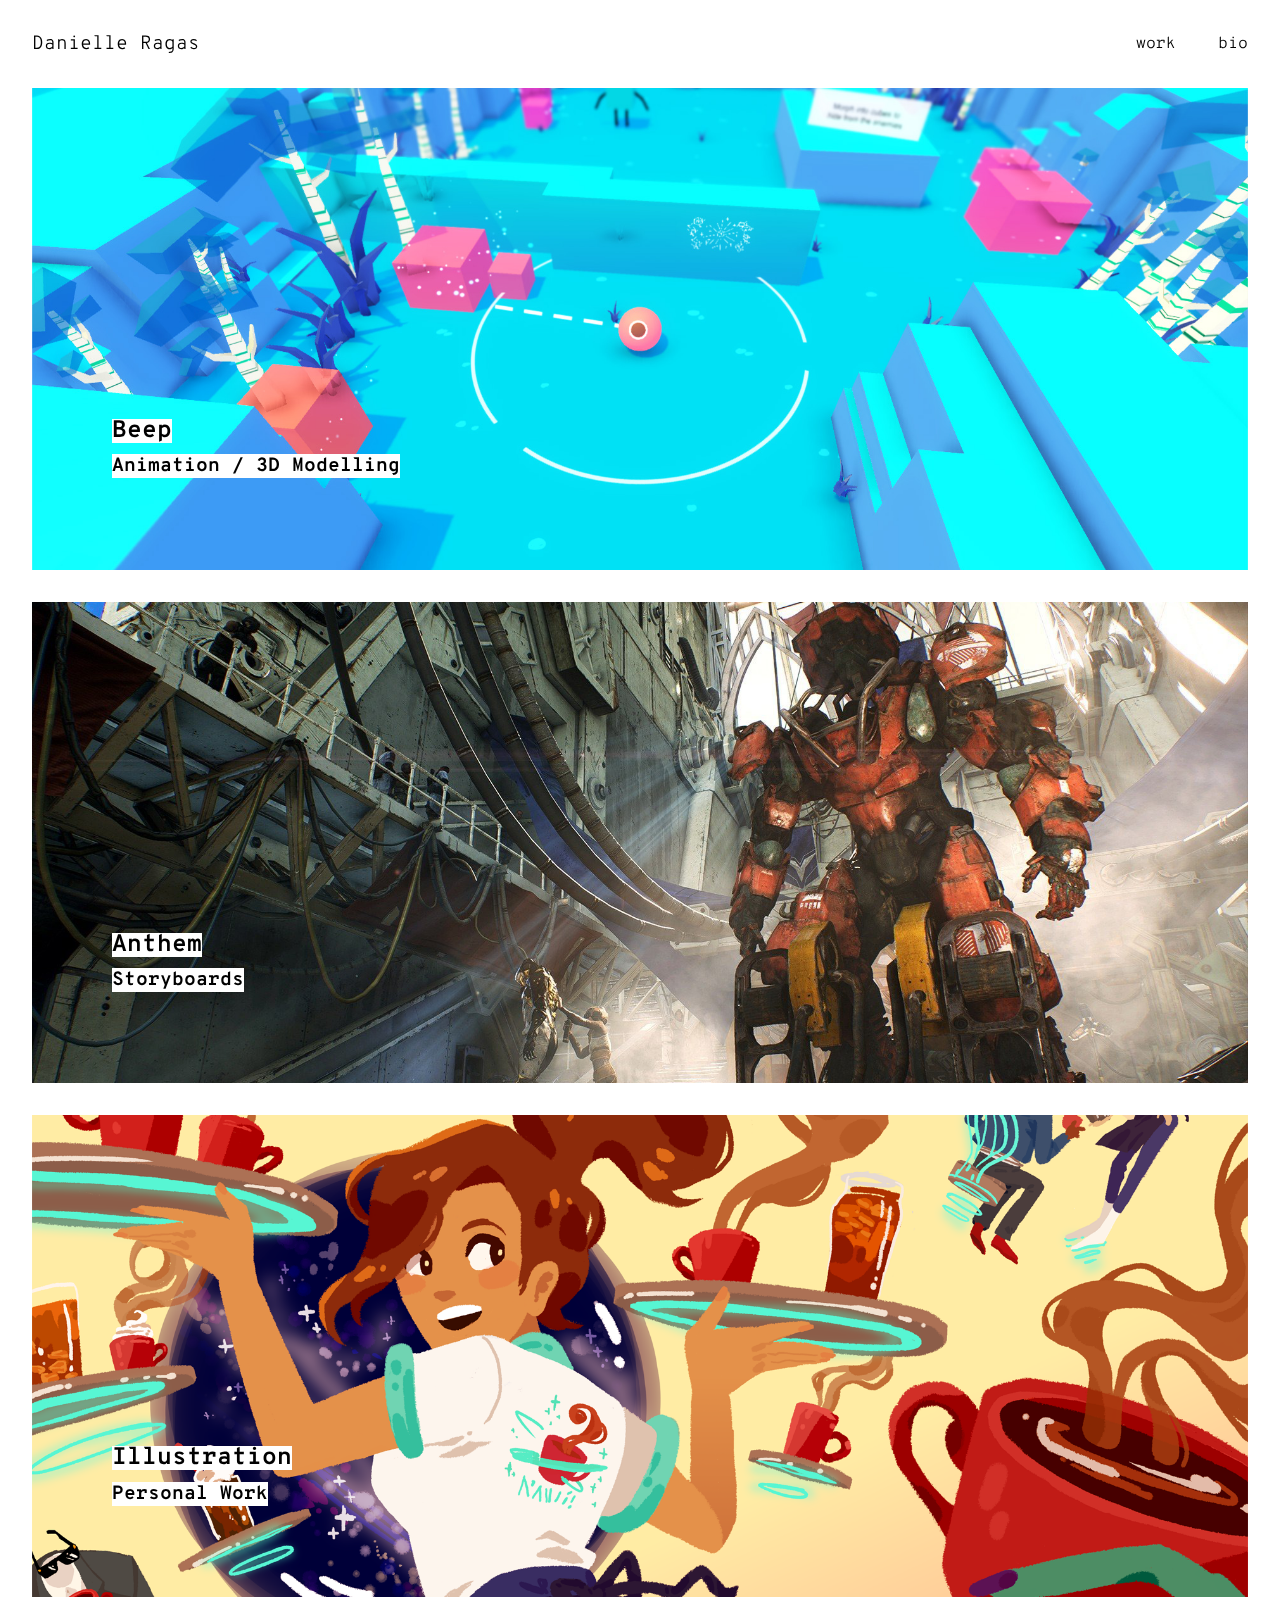
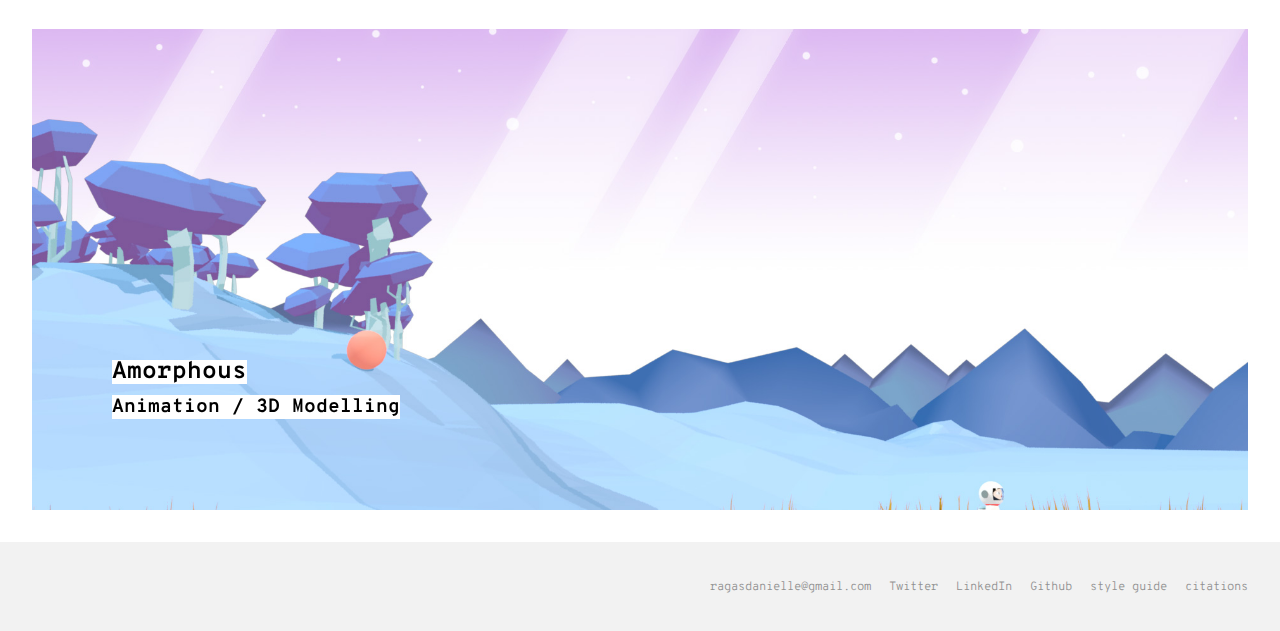
==== commit feea9ea9: "index page+illustration page" ====
--- a/index.html
+++ b/index.html
@@ -32,7 +32,7 @@
 
         <a class="index-link" href="beep.html">
         <div class="col index-image beep">
-          <h2>beep</h2>
+          <h2>Beep</h2>
           <h3><span class="proj-role">Animation / 3D Modelling</span></h3>
         </div>
       </a>
--- a/css/main.css
+++ b/css/main.css
@@ -9,7 +9,6 @@
 
 html, body { height: 100%; }
 
-
 p{
   line-height: 1.6rem;
 }
@@ -34,12 +33,18 @@
 .container{
   width: 55%;
   margin: 5.5rem auto 4.5rem;
-  /* min-height: 67vh; */
-}
-
-.index-container{
-  width: 55%;
+}
+
+.index-container{ /* change width back to 44*/
+  width:100%;
+  padding: 0 2rem;
   margin: 5.5rem auto 0;
+}
+
+.wide-container{
+  width:75%;
+  padding: 0 2rem;
+  margin: -5rem auto -5.5rem;
 }
 
 ::selection {
@@ -65,15 +70,6 @@
   background: #fff;
 }
 
-/* h3{
-  margin-bottom: 0.5rem;
-  font-weight: 600;
-} */
-
-/* h4{
-  font-style: italic;
-} */
-
 h5{
   line-height: 0;
 }
@@ -91,11 +87,12 @@
 }
 
 figure{
-  margin: 0 0.5rem 0.5rem 0;
+  margin: 0 0 0.5rem 0;
 }
 
 figcaption{
-  font-style: italic;
+  font-family: 'Overpass Mono', sans-serif;
+  font-size: 0.9rem;
 }
 
 .space{
@@ -103,44 +100,81 @@
 }
 
 .image-link{
+  -webkit-filter: grayscale(100%);
+  filter: grayscale(100%);
+  transition: 0.4s;
+}
+
+.image-link:hover{
   -webkit-filter: grayscale(0%);
   filter: grayscale(0%);
   transition: 0.4s;
 }
 
-.image-link:hover{
-  -webkit-filter: grayscale(100%);
-  filter: grayscale(100%);
-  transition: 0.4s;
-}
-
 .image-header{
   padding: 8rem;
   background: center / cover no-repeat url("../images/coverImages/amorphousCover.jpg");
 }
 
 .index-image{
-  padding: 15rem 5rem 5rem 6rem;
+  padding: 20rem 0 5rem 5rem;
   -webkit-filter: grayscale(0%);
   filter: grayscale(0%);
-  transition: 0.4s;
+  transition: 0.2s;
 }
 
 .index-image:hover{
-  -webkit-filter: grayscale(75%);
-  filter: grayscale(75%);
-  transition: 0.4s;
-}
-
+  -webkit-filter: grayscale(90%);
+  filter: grayscale(90%);
+  transition: 0.2s;
+}
+
+/*
 .overlay{
   height: 100%;
   width: 100%;
-  opacity: 0.3;
+  opacity: 1;
   transition: 0.4s;
 }
-
-.overlay:hover{
+*/
+
+.overlay-container {
+  position: relative;
+  width: 100%;
+}
+
+.overlay {
+  position: absolute;
+  top: 0;
+  bottom: 0;
+  left: 0;
+  right: 0;
+  height: 100%;
+  width: 100%;
   opacity: 0;
+  transition: .2s;
+  background-color: rgba(150, 150,150, 0.2);
+}
+
+.overlay-container:hover .overlay {
+  opacity: 1;
+}
+
+.text {
+  color: #000;
+  background: #fff;
+
+  position: absolute;
+  bottom: 5%;
+  left: 5%;
+
+  padding: 0.5rem 0.5rem 0.3rem;
+  font-weight: 600;
+}
+
+.wide-container .text {
+  font-size: 0.8rem;
+  padding: 0.2rem 0.2rem 0;
 }
 
 .beep{
@@ -180,7 +214,7 @@
   background-color: rgba(255, 255, 255, 0.85);
   width: 100%;
   margin:0;
-  padding: 1.5rem;
+  padding: 1.5rem 1.5rem 1.5rem 2rem;
   position: fixed;
   top:0;
   left:0;
@@ -224,7 +258,7 @@
 .nav-title{
   text-align: left;
   padding: 0;
-  margin: 0 0 0 0.5rem;
+  margin: 0;
   font-size: 1.2rem;
   font-weight: 300;
   transition: 0.3s;
@@ -352,6 +386,7 @@
 
 .index-link{
   width: 100%;
+  margin-bottom: 2rem;
   /* display: block;
   height: auto; */
 }
@@ -371,14 +406,29 @@
   padding: 0;
 }
 
+.birds{
+    margin-left: 0.5rem;
+}
+
 @media only screen and (max-width: 820px) {
   .container{
-    width: 80%;
+    width: 100%;
+    padding: 0 2rem;
     margin: 10rem auto 2rem;
   }
 
   .index-container{
-    margin: 8rem auto 0;
+    margin: 5.5rem auto 0;
+  }
+
+  .wide-container{
+    width: 100%;
+    padding: 0 2rem;
+    margin: 0rem auto;
+  }
+
+  figure{
+    margin: 0 0 0.5rem 0
   }
 
   /* .nav-links{
@@ -401,22 +451,26 @@
 
   /* .beep{
     padding: 5rem;
+    width: 100%;
   }
 
   .bioware{
     padding: 5rem;
-  }
+    width: 100%;  }
 
   .illust{
     padding: 5rem;
-  }
+    width: 100%;  }
 
   .amorphous{
     padding: 5rem;
-  } */
+    width: 100%;  }
+*/
+
 
   .index-image{
-    padding: 10rem 5rem;
+    padding: 10rem 0 1.2rem 2rem;
+    width: 100%;
   }
 
   /* footer{
--- a/css/grids.css
+++ b/css/grids.css
@@ -44,21 +44,6 @@
   -ms-align-items: center;
 }
 
-/* .col-container-project{
-  display: flex;
-  display: -webkit-flex;
-  display: -ms-flex;
-
-  flex-wrap: wrap;
-  -webkit-flex-wrap: wrap;
-  -ms-flex-wrap: wrap;
-
-  align-items: flex-start;
-  -webkit-align-items: flex-start;
-  -ms-align-items: flex-start;
-
-} */
-
 .col-projects{
 }
 
@@ -67,16 +52,18 @@
   margin-right: 3rem;
 }
 
-/*
-.col-desc-illust-page{
-  flex: 5 1 5rem;
-  margin-right: 3rem;
-} */
-
 .col, .col-info{
   flex: 1 1 0;
   -webkit-flex: 1 1 0;
   -ms-webkit-flex:  1 1 0;
+}
+
+.wide-container .col{
+  margin: 0 0.5rem 0 0;
+}
+
+.spacing .col{
+  margin: 0 0.5rem 0 0;
 }
 
 .col-nav{
@@ -85,10 +72,6 @@
   -ms-webkit-flex:  2 1 0;
 }
 
-/* .col-2:last-child{
-  margin-left: 1rem;
-} */
-
 .col-2{
   margin-left: 1rem;
 }
@@ -96,10 +79,6 @@
 .align{
   align-items: baseline;
 }
-
-/* .index{
-  flex-direction: column;
-} */
 
 .col-index:first-child{
   width: 60%;
@@ -121,12 +100,6 @@
   margin-right: 3rem;
 }
 
-/* .col-small{
-  flex: 1 1 0;
-  -webkit-flex: 1 1 0;
-  -ms-webkit-flex:  1 1 0;
-} */
-
 .content {
   min-height: 100%;
   display: flex;
@@ -141,8 +114,6 @@
 header, footer, main{
   flex-shrink: 0;
 }
-
-
 
 @media only screen and (max-width: 820px) {
   .col-container{
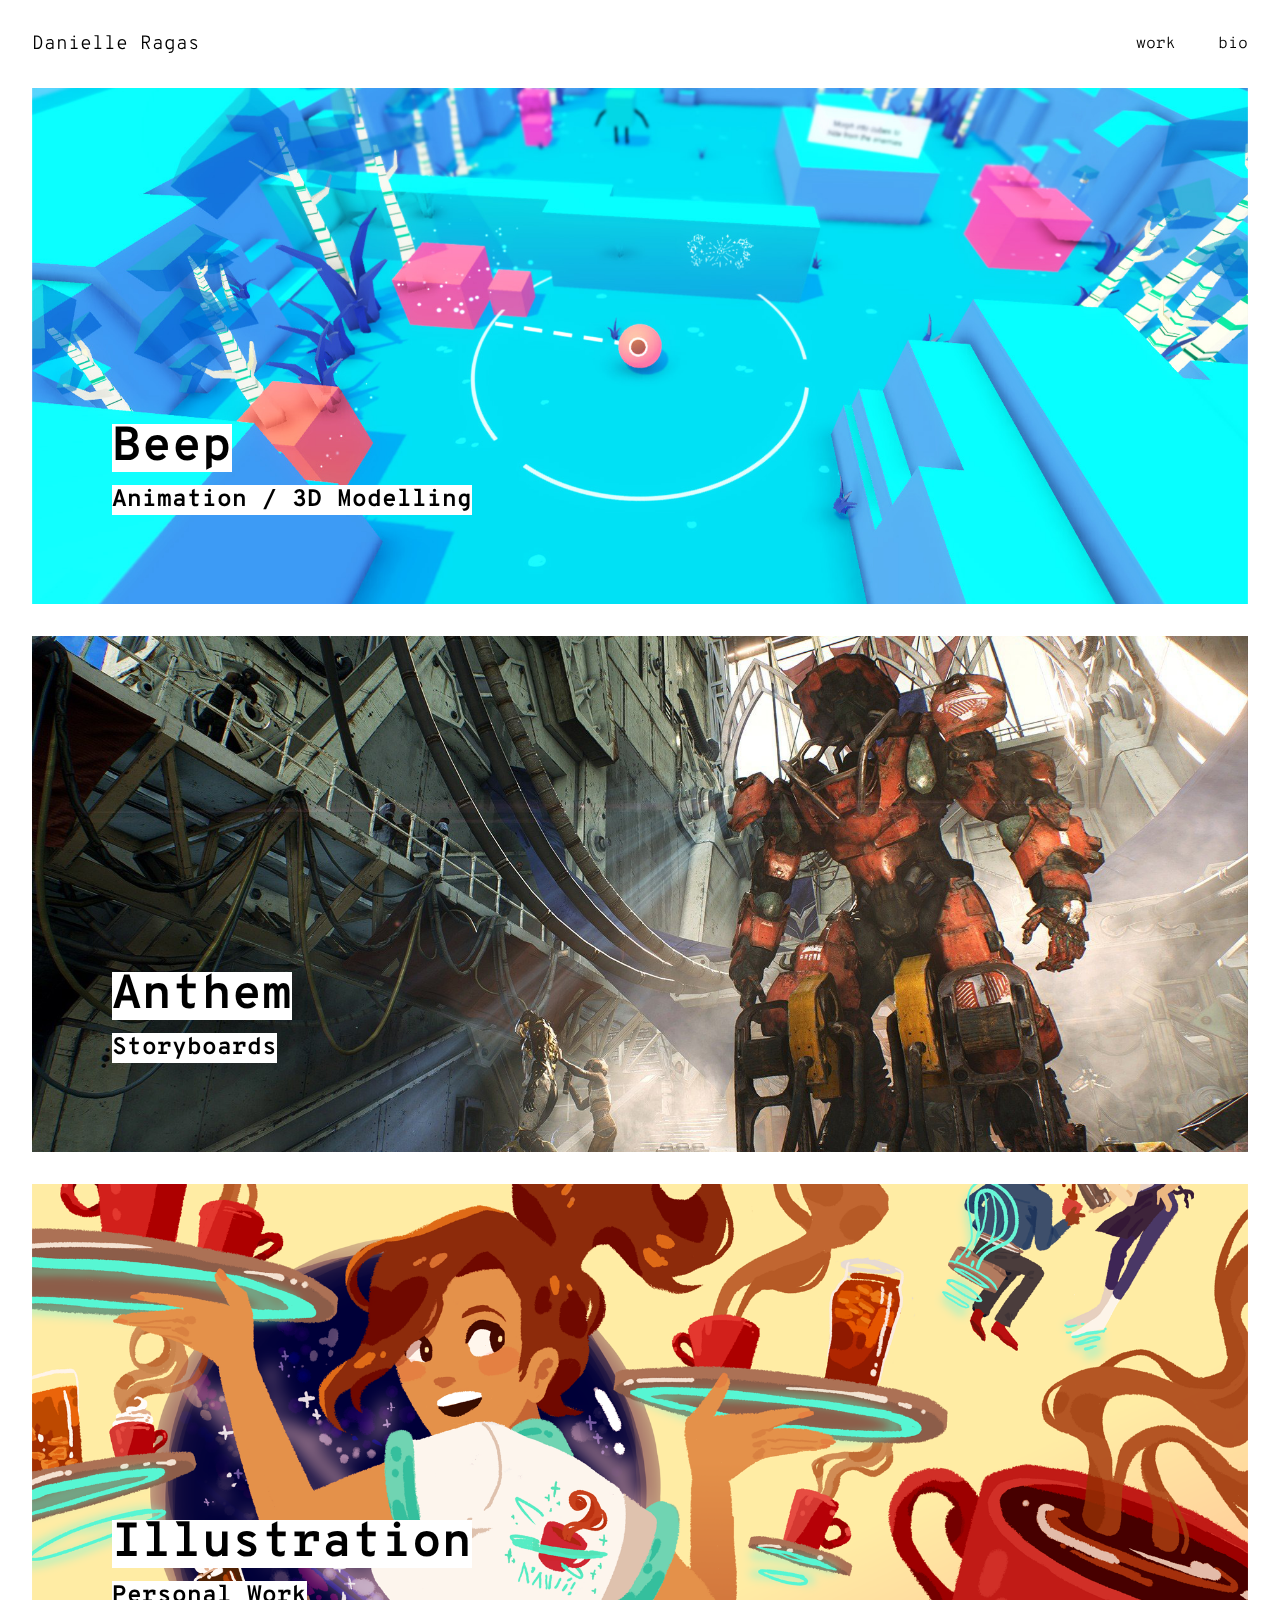
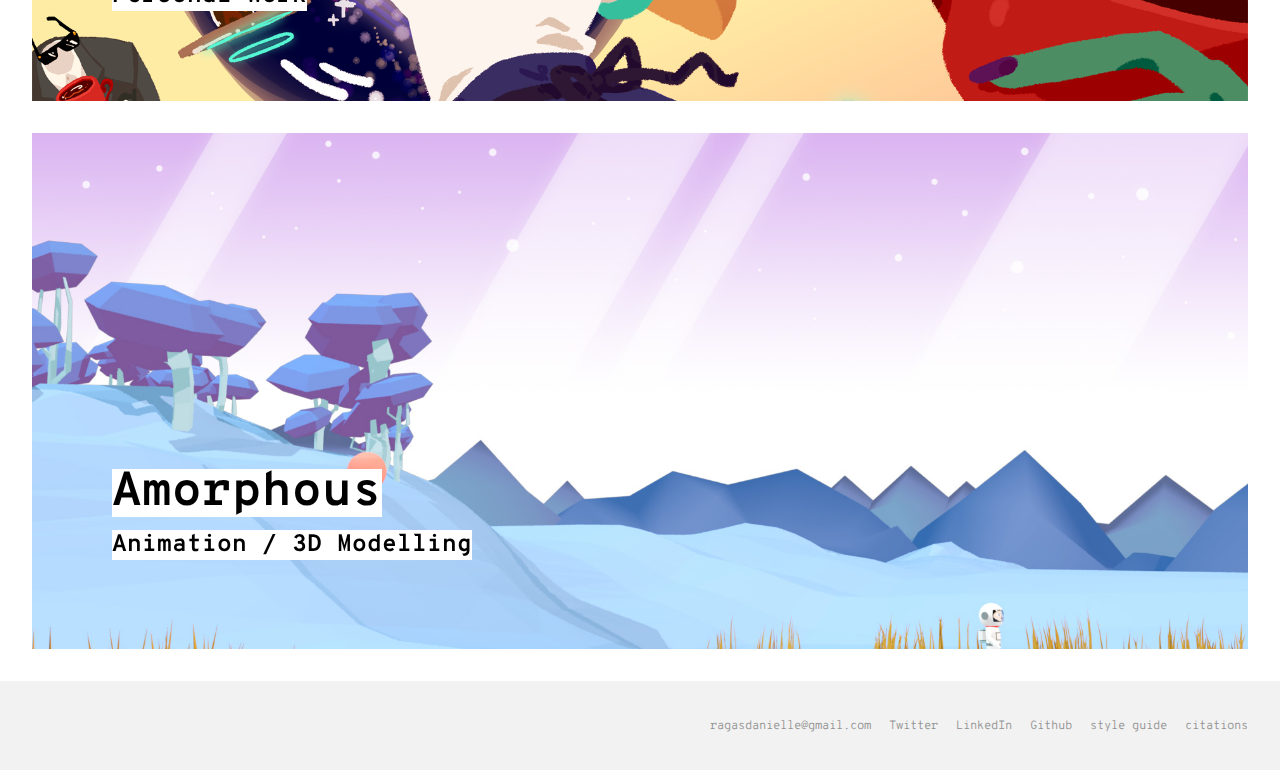
==== commit 6a766ff1: "content and design finished" ====
--- a/index.html
+++ b/index.html
@@ -32,14 +32,14 @@
 
         <a class="index-link" href="beep.html">
         <div class="col index-image beep">
-          <h2>Beep</h2>
+          <h2 class="proj-name">Beep</h2>
           <h3><span class="proj-role">Animation / 3D Modelling</span></h3>
         </div>
       </a>
 
       <a class="index-link" href="anthem.html">
         <div class="col index-image bioware">
-          <h2>Anthem</h2>
+          <h2 class="proj-name">Anthem</h2>
           <h3><span class="proj-role">Storyboards</span></h3>
         </div>
       </a>
@@ -49,14 +49,14 @@
       <div class="col-container">
         <a class="index-link" href="illustration.html">
           <div class="col index-image illust">
-            <h2>Illustration</h2>
+            <h2 class="proj-name">Illustration</h2>
             <h3><span class="proj-role">Personal Work</span></h3>
           </div>
         </a>
 
         <a class="index-link" href="amorphous.html">
           <div class="col index-image amorphous">
-            <h2>Amorphous</h2>
+            <h2 class="proj-name">Amorphous</h2>
             <h3><span class="proj-role">Animation / 3D Modelling</span></h3>
           </div>
         </a>
--- a/css/main.css
+++ b/css/main.css
@@ -35,6 +35,31 @@
   margin: 5.5rem auto 4.5rem;
 }
 
+.illust-container1{
+  width: 55%;
+  margin: 5.5rem auto 0;
+}
+
+.illust-container1 a{
+  font-weight: bold;
+  border-bottom: 2px solid #000;
+}
+
+.illust-container1 a:hover{
+  background: #ffe186;
+  transition: 0.2s;
+  border-bottom: 2px solid #ffe186;
+}
+
+.illust-container2{
+  width: 55%;
+  margin: 0 auto 4.5rem;
+}
+
+.illust-container1 figure, .wide-container figure{
+  margin-bottom: 0;
+}
+
 .index-container{ /* change width back to 44*/
   width:100%;
   padding: 0 2rem;
@@ -44,7 +69,7 @@
 .wide-container{
   width:75%;
   padding: 0 2rem;
-  margin: -5rem auto -5.5rem;
+  margin: 0 auto 0.5rem;
 }
 
 ::selection {
@@ -80,6 +105,10 @@
   margin-top: 0;
 }
 
+.citations ul{
+  line-height: 2.5rem;
+}
+
 img{
   width: 100%;
   height: 100%;
@@ -100,15 +129,15 @@
 }
 
 .image-link{
-  -webkit-filter: grayscale(100%);
-  filter: grayscale(100%);
-  transition: 0.4s;
-}
-
-.image-link:hover{
   -webkit-filter: grayscale(0%);
   filter: grayscale(0%);
-  transition: 0.4s;
+  transition: 0.2s;
+}
+
+.image-link:hover{
+  -webkit-filter: grayscale(50%);
+  filter: grayscale(50%);
+  transition: 0.2s;
 }
 
 .image-header{
@@ -118,14 +147,17 @@
 
 .index-image{
   padding: 20rem 0 5rem 5rem;
+  min-height: 20rem;
   -webkit-filter: grayscale(0%);
   filter: grayscale(0%);
   transition: 0.2s;
-}
-
-.index-image:hover{
-  -webkit-filter: grayscale(90%);
-  filter: grayscale(90%);
+  background-color: #e3e3e3;
+
+}
+
+ .index-image:hover{
+  -webkit-filter: grayscale(50%);
+  filter: grayscale(50%);
   transition: 0.2s;
 }
 
@@ -179,7 +211,6 @@
 
 .beep{
   background:center / cover no-repeat url("../images/coverImages/beepCover.jpg");
-  transition: 0.4s;
 }
 
 .beep-c{
@@ -187,8 +218,15 @@
 }
 
 .bioware{
+  /* background: linear-gradient(rgba(255,255,255,0), rgba(255,255,255,0)), center / cover no-repeat url("../images/coverImages/anthemCover.png");
+  transition: background-color 0.2s; */
   background: center / cover no-repeat url("../images/coverImages/anthemCover.png");
 }
+
+/* .bioware:hover{ doesnt transition!
+  background: linear-gradient(rgba(255,255,255,0.5), rgba(255,255,255,0.5)), center / cover no-repeat url("../images/coverImages/anthemCover.png");
+  transition: background-color 0.2s;
+} */
 
 .bioware-c{
   background-color: #ff0000;
@@ -318,17 +356,25 @@
   font-family: 'Overpass Mono', sans-serif;
 }
 
-.proj-name{
+/* .proj-name{
   font-size: 1.8rem;
   background: #fff;
   background: #ffe186;
   font-weight: bold;
   margin: 0.5rem 0 0;
+  padding: 0.3rem 0.3rem 0;
+} */
+
+.proj-name{
+  font-size: 3rem;
+  line-height: 3rem;
+  background: #fff;
+  margin: 1rem 0;
   /* padding: 0.3rem 0.3rem 0; */
 }
 
 .proj-role{
-  font-size: 1.2rem;
+  font-size: 1.5rem;
   background: #fff;
   /* font-style: italic; */
   margin: 1rem 0;
@@ -410,6 +456,8 @@
     margin-left: 0.5rem;
 }
 
+
+
 @media only screen and (max-width: 820px) {
   .container{
     width: 100%;
@@ -417,6 +465,18 @@
     margin: 10rem auto 2rem;
   }
 
+  .illust-container1{
+    width: 100%;
+    padding: 0 2rem;
+    margin: 10rem auto 2rem;
+  }
+
+  .illust-container2{
+    width: 100%;
+    padding: 0 2rem;
+    margin: 0 auto 2rem;
+  }
+
   .index-container{
     margin: 5.5rem auto 0;
   }
@@ -427,6 +487,10 @@
     margin: 0rem auto;
   }
 
+.birds{
+  margin-top: 0rem;
+}
+
   figure{
     margin: 0 0 0.5rem 0
   }
--- a/css/grids.css
+++ b/css/grids.css
@@ -66,6 +66,10 @@
   margin: 0 0.5rem 0 0;
 }
 
+.spacing .col:last-child{
+  margin: 0;
+}
+
 .col-nav{
   flex: 2 1 0;
   -webkit-flex: 2 1 0;
@@ -115,6 +119,8 @@
   flex-shrink: 0;
 }
 
+
+
 @media only screen and (max-width: 820px) {
   .col-container{
     flex-direction: column;
@@ -130,6 +136,7 @@
 
   .col{
     width: 100%;
+    margin-bottom: 2rem;
   }
 
   .col-index{
@@ -148,4 +155,12 @@
     -webkit-flex: 1 1 0;
     -ms-webkit-flex:  1 1 0;
   }
+
+  .wide-container .col{
+    margin-bottom: 2rem;
+  }
+
+  .spacing .col{
+    margin-bottom: 2rem;
+  }
 }
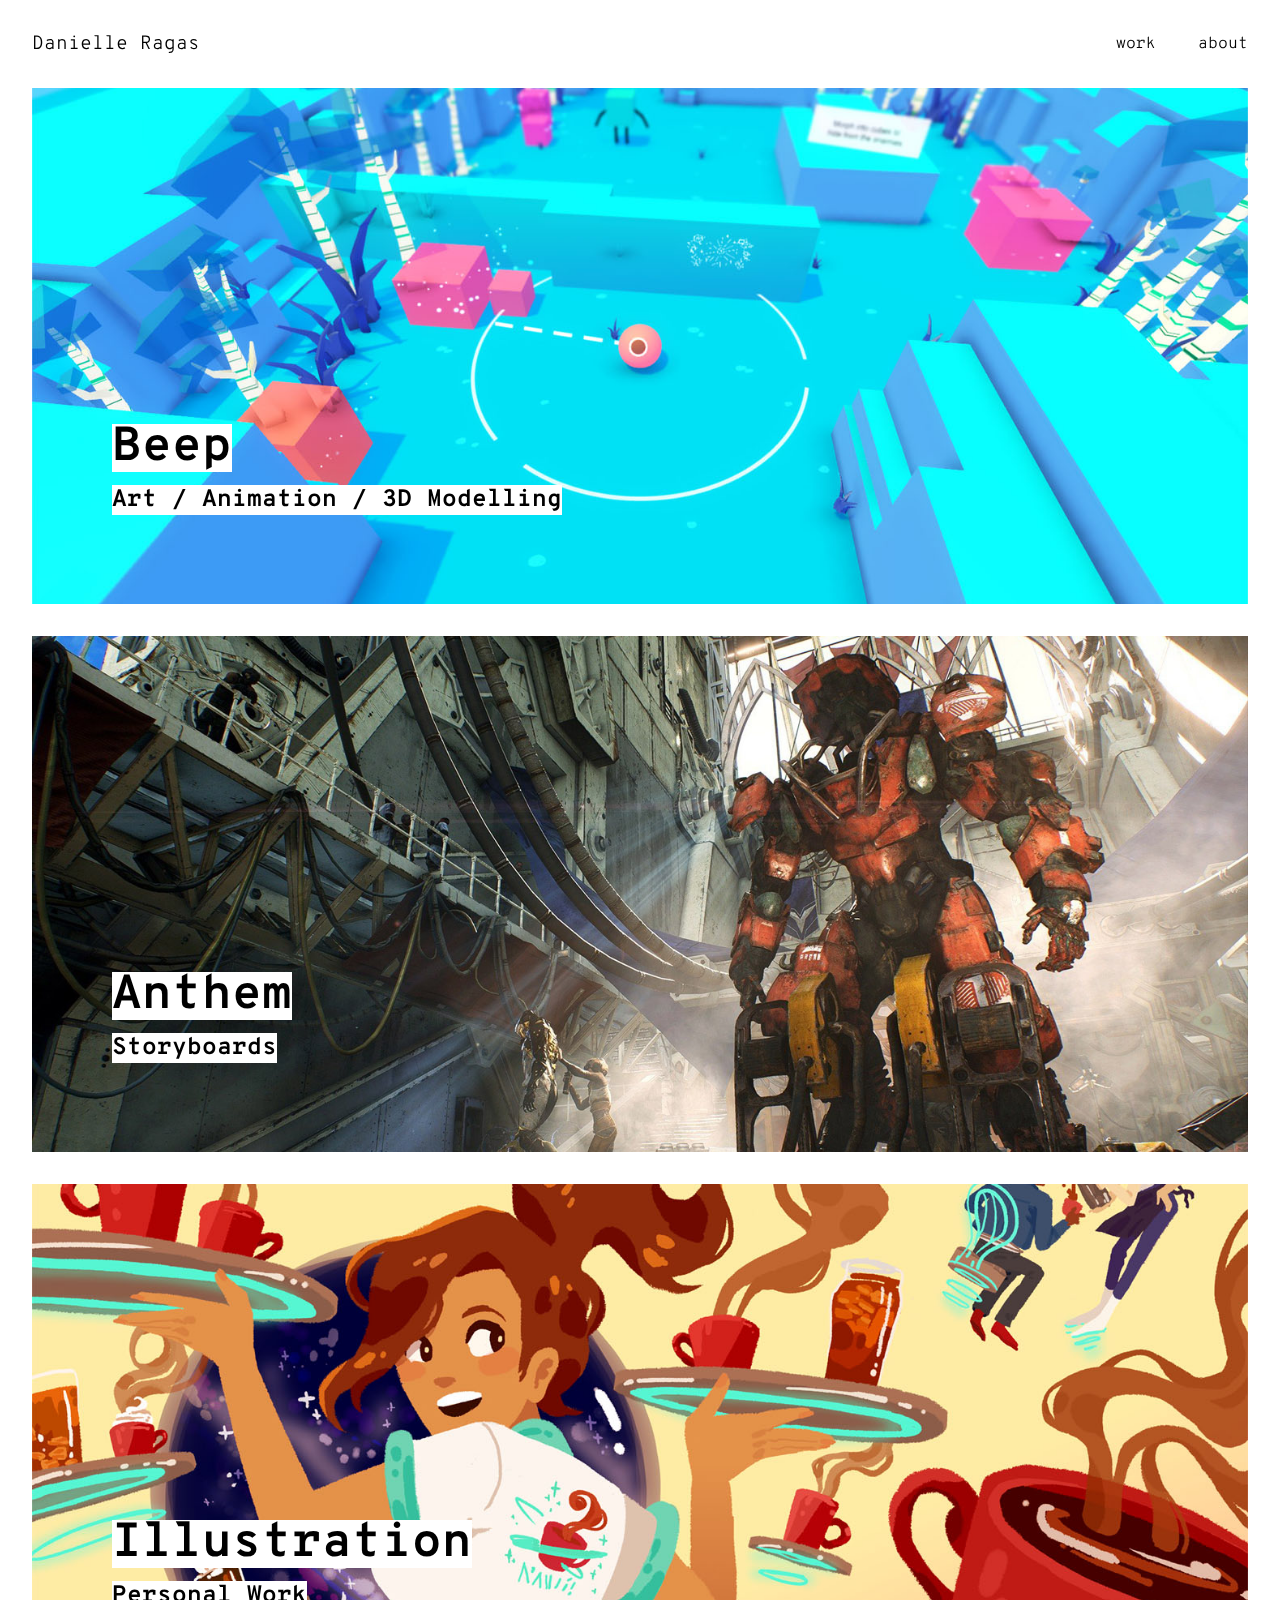
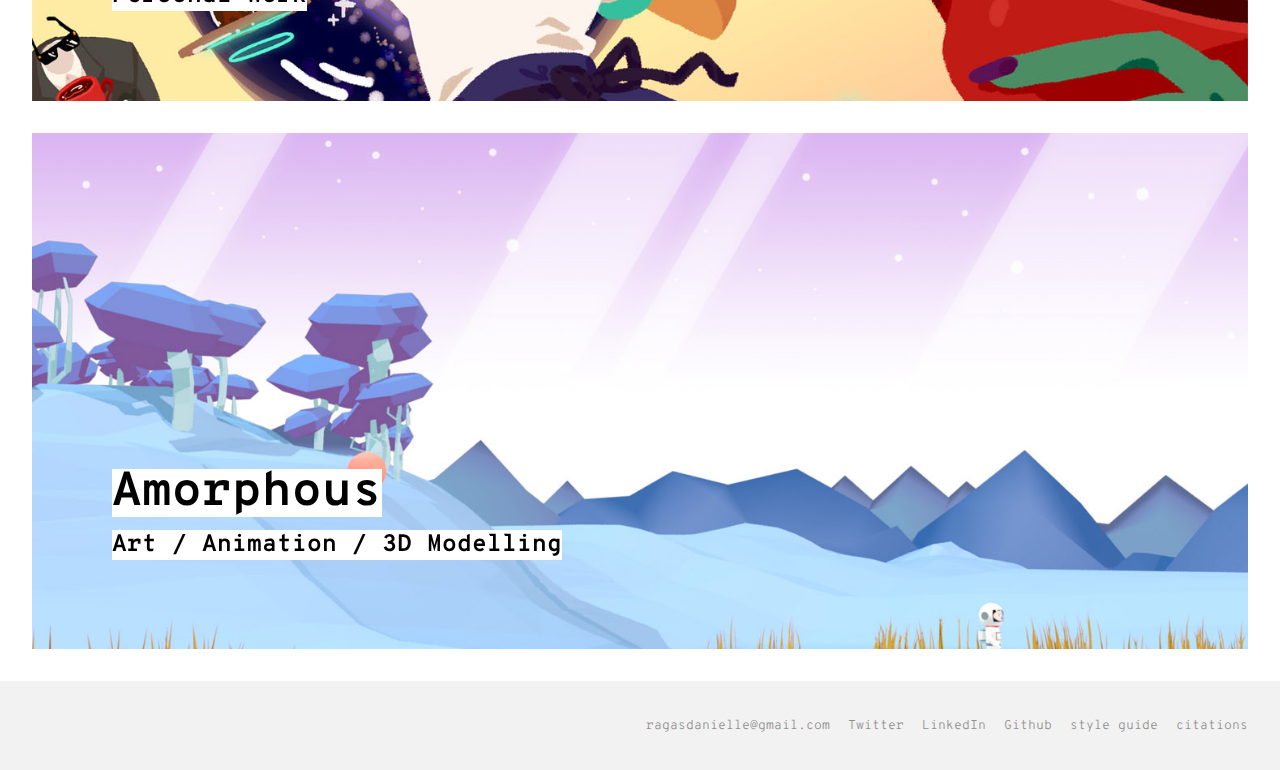
==== commit 885c36e0: "sass update" ====
--- a/index.html
+++ b/index.html
@@ -3,7 +3,7 @@
   <head>
     <meta charset="utf-8">
     <title>Danielle Ragas | Home</title>
-    <link rel="stylesheet" type="text/css" href="css/normalize.css" />
+    <link rel="stylesheet" type="text/css" href="css/normalize-dist.css" />
     <link rel="stylesheet" type="text/css" href="css/main.css" />
     <link rel="stylesheet" type="text/css" href="css/grids.css" />
     <meta name="viewport" content="width=device-width, initial-scale=1">
@@ -20,7 +20,7 @@
         <div class="col-nav">
           <div class="nav-links">
             <a class="nav-link" href="index.html">work</a>
-            <a class="nav-link" href="about.html">bio</a>
+            <a class="nav-link" href="about.html">about</a>
           </div>
         </div>
 
@@ -33,7 +33,7 @@
         <a class="index-link" href="beep.html">
         <div class="col index-image beep">
           <h2 class="proj-name">Beep</h2>
-          <h3><span class="proj-role">Animation / 3D Modelling</span></h3>
+          <h3><span class="proj-role">Art / Animation / 3D Modelling</span></h3>
         </div>
       </a>
 
@@ -57,7 +57,7 @@
         <a class="index-link" href="amorphous.html">
           <div class="col index-image amorphous">
             <h2 class="proj-name">Amorphous</h2>
-            <h3><span class="proj-role">Animation / 3D Modelling</span></h3>
+            <h3><span class="proj-role">Art / Animation / 3D Modelling</span></h3>
           </div>
         </a>
 
--- a/css/main.css
+++ b/css/main.css
@@ -1,549 +1 @@
-@import url('https://fonts.googleapis.com/css?family=Overpass+Mono:300,400,600|Lato:400,700');
-
-body{
-  color: #000;
-  margin:0;
-  font-family: 'Lato', sans-serif;
-  line-height: 1.5rem;
-}
-
-html, body { height: 100%; }
-
-p{
-  line-height: 1.6rem;
-}
-
-a{
-  text-decoration: none;
-  color: #000;
-  transition: 0.1s;
-}
-
-.container a{
-  font-weight: bold;
-  border-bottom: 2px solid #000;
-}
-
-.container a:hover{
-  background: #ffe186;
-  transition: 0.2s;
-  border-bottom: 2px solid #ffe186;
-}
-
-.container{
-  width: 55%;
-  margin: 5.5rem auto 4.5rem;
-}
-
-.illust-container1{
-  width: 55%;
-  margin: 5.5rem auto 0;
-}
-
-.illust-container1 a{
-  font-weight: bold;
-  border-bottom: 2px solid #000;
-}
-
-.illust-container1 a:hover{
-  background: #ffe186;
-  transition: 0.2s;
-  border-bottom: 2px solid #ffe186;
-}
-
-.illust-container2{
-  width: 55%;
-  margin: 0 auto 4.5rem;
-}
-
-.illust-container1 figure, .wide-container figure{
-  margin-bottom: 0;
-}
-
-.index-container{ /* change width back to 44*/
-  width:100%;
-  padding: 0 2rem;
-  margin: 5.5rem auto 0;
-}
-
-.wide-container{
-  width:75%;
-  padding: 0 2rem;
-  margin: 0 auto 0.5rem;
-}
-
-::selection {
-  background: #e3e3e3;
-}
-
-::-moz-selection {
-  background: #e3e3e3;
-}
-
-h1, h2, h3, h4, h5{
-  font-family: 'Overpass Mono', sans-serif;
-  margin: 0.7rem 0;
-}
-
-h2{
-  background: #ffe186;
-  display: inline-block;
-  font-size: 1.5rem;
-}
-
-.index-container h2{
-  background: #fff;
-}
-
-h5{
-  line-height: 0;
-}
-
-ul{
-  list-style-type: none;
-  padding: 0 2rem 0 0;
-  margin-top: 0;
-}
-
-.citations ul{
-  line-height: 2.5rem;
-}
-
-img{
-  width: 100%;
-  height: 100%;
-  vertical-align: bottom;
-}
-
-figure{
-  margin: 0 0 0.5rem 0;
-}
-
-figcaption{
-  font-family: 'Overpass Mono', sans-serif;
-  font-size: 0.9rem;
-}
-
-.space{
-  margin-top:3rem;
-}
-
-.image-link{
-  -webkit-filter: grayscale(0%);
-  filter: grayscale(0%);
-  transition: 0.2s;
-}
-
-.image-link:hover{
-  -webkit-filter: grayscale(50%);
-  filter: grayscale(50%);
-  transition: 0.2s;
-}
-
-.image-header{
-  padding: 8rem;
-  background: center / cover no-repeat url("../images/coverImages/amorphousCover.jpg");
-}
-
-.index-image{
-  padding: 20rem 0 5rem 5rem;
-  min-height: 20rem;
-  -webkit-filter: grayscale(0%);
-  filter: grayscale(0%);
-  transition: 0.2s;
-  background-color: #e3e3e3;
-
-}
-
- .index-image:hover{
-  -webkit-filter: grayscale(50%);
-  filter: grayscale(50%);
-  transition: 0.2s;
-}
-
-/*
-.overlay{
-  height: 100%;
-  width: 100%;
-  opacity: 1;
-  transition: 0.4s;
-}
-*/
-
-.overlay-container {
-  position: relative;
-  width: 100%;
-}
-
-.overlay {
-  position: absolute;
-  top: 0;
-  bottom: 0;
-  left: 0;
-  right: 0;
-  height: 100%;
-  width: 100%;
-  opacity: 0;
-  transition: .2s;
-  background-color: rgba(150, 150,150, 0.2);
-}
-
-.overlay-container:hover .overlay {
-  opacity: 1;
-}
-
-.text {
-  color: #000;
-  background: #fff;
-
-  position: absolute;
-  bottom: 5%;
-  left: 5%;
-
-  padding: 0.5rem 0.5rem 0.3rem;
-  font-weight: 600;
-}
-
-.wide-container .text {
-  font-size: 0.8rem;
-  padding: 0.2rem 0.2rem 0;
-}
-
-.beep{
-  background:center / cover no-repeat url("../images/coverImages/beepCover.jpg");
-}
-
-.beep-c{
-  background-color: #00e0ff;
-}
-
-.bioware{
-  /* background: linear-gradient(rgba(255,255,255,0), rgba(255,255,255,0)), center / cover no-repeat url("../images/coverImages/anthemCover.png");
-  transition: background-color 0.2s; */
-  background: center / cover no-repeat url("../images/coverImages/anthemCover.png");
-}
-
-/* .bioware:hover{ doesnt transition!
-  background: linear-gradient(rgba(255,255,255,0.5), rgba(255,255,255,0.5)), center / cover no-repeat url("../images/coverImages/anthemCover.png");
-  transition: background-color 0.2s;
-} */
-
-.bioware-c{
-  background-color: #ff0000;
-}
-
-.illust{
-  background: center / cover no-repeat url("../images/coverImages/coffeeCover.png");
-}
-
-.illust-c{
-  background-color: #ffb000;
-}
-
-.amorphous{
-  background: center / cover no-repeat url("../images/coverImages/amorphousCover.jpg");
-}
-
-.amorphous-c{
-  background-color: #3b00ff;
-}
-
-nav{
-  background-color: rgba(255, 255, 255, 0.85);
-  width: 100%;
-  margin:0;
-  padding: 1.5rem 1.5rem 1.5rem 2rem;
-  position: fixed;
-  top:0;
-  left:0;
-  overflow: hidden;
-  font-family: 'Overpass Mono', sans-serif;
-  z-index: 99;
-}
-
-.nav-link{
-  margin-left: 2rem;
-  transition: 0.2s;
-}
-
-.nav-link:hover, .nav-title:hover{
-  transition: 0.2s;
-  border-bottom: 4px solid #ffe186;
-}
-
-.nav-links{
-  text-align: right;
-  padding: 0.5rem;
-  text-transform: lowercase;
-  font-weight: 300;
-}
-
-.nav-link-example a{
-  transition: 0.2s;
-  background: #fff;
-  text-transform: lowercase;
-  font-family: 'Overpass Mono', sans-serif;
-  font-weight: 300;
-  border-bottom: 0;
-}
-
-.nav-link-example a:hover{
-  transition: 0.2s;
-  background: #fff;
-  border-bottom: 4px solid #ffe186;
-}
-
-.nav-title{
-  text-align: left;
-  padding: 0;
-  margin: 0;
-  font-size: 1.2rem;
-  font-weight: 300;
-  transition: 0.3s;
-  line-height: normal;
-}
-
-footer{
-  background: #f2f2f2;
-  padding: 2rem;
-  text-align: right;
-  font-family: 'Overpass Mono', sans-serif;
-}
-
-.footer-link{
-  font-size: 0.75rem;
-  margin-left: 0.5rem;
-  font-weight: 300;
-  color: #909090;
-  transition: 0.2s;
-}
-
-.footer-link:hover{
-  color: #000;
-  transition: 0.2s;
-  border-bottom: 1px solid #000;
-}
-
-.element{
-  background: #FFF;
-  padding: 0 0 0.5rem 0rem;
-}
-
-.h1-styleguide{
-  font-size: 2rem;
-  font-weight: bold;
-  margin: 1rem 0 1rem 0;
-}
-
-.font-styleguide{
-  font-size: 1.5rem;
-  margin-top: 0;
-}
-
-.divider{
-  border-top: 3px solid #e3e3e3;
-  padding: 1rem 0 0 0;
-}
-
-.divider-col-2{
-}
-
-.main{
-  font-family: 'Lato', sans-serif;
-}
-
-.secondary{
-  font-family: 'Overpass Mono', sans-serif;
-}
-
-/* .proj-name{
-  font-size: 1.8rem;
-  background: #fff;
-  background: #ffe186;
-  font-weight: bold;
-  margin: 0.5rem 0 0;
-  padding: 0.3rem 0.3rem 0;
-} */
-
-.proj-name{
-  font-size: 3rem;
-  line-height: 3rem;
-  background: #fff;
-  margin: 1rem 0;
-  /* padding: 0.3rem 0.3rem 0; */
-}
-
-.proj-role{
-  font-size: 1.5rem;
-  background: #fff;
-  /* font-style: italic; */
-  margin: 1rem 0;
-  /* padding: 0.2rem 0; */
-}
-
-.index-image h3{
-  margin-top: 0;
-}
-
-.about{
-  font-size: 1.2rem;
-  line-height: 2rem;
-  margin-top: 1rem;
-}
-
-.about-title{
-  margin-bottom: 3rem;
-}
-
-.about-header{
-  padding: 7rem;
-  background: center / cover no-repeat url("../images/coverImages/coffeeCover.png");
-}
-
-.about-links{
-  margin: 5rem 0;
-  font-size: 1.2rem;
-  font-family: 'Overpass Mono', sans-serif;
-}
-
-.bg{
-  display: inline-block;
-  margin-bottom: 0.5rem;
-  border: 1px solid #000;
-  padding:4rem 0 1rem 1rem;
-  width:100%;
-}
-
-.footer-colour{
-  background: #f2f2f2;
-  display: inline-block;
-  margin-bottom: 0.5rem;
-  padding:4rem 0 1rem 1rem;
-  width:100%;
-}
-
-.accent{
-  background: #ffe186;
-  display: inline-block;
-  margin-bottom: 0.5rem;
-  padding:4rem 0 1rem 1rem;
-  width:100%;
-}
-
-.index-link{
-  width: 100%;
-  margin-bottom: 2rem;
-  /* display: block;
-  height: auto; */
-}
-
-.footer p{
-  display: inline-block;
-}
-
-.desc{
-  /* width: 50%;
-  margin:auto; */
-  padding: 8rem 0 8rem 1rem;
-}
-
-.index-container figure{
-  margin: 0;
-  padding: 0;
-}
-
-.birds{
-    margin-left: 0.5rem;
-}
-
-
-
-@media only screen and (max-width: 820px) {
-  .container{
-    width: 100%;
-    padding: 0 2rem;
-    margin: 10rem auto 2rem;
-  }
-
-  .illust-container1{
-    width: 100%;
-    padding: 0 2rem;
-    margin: 10rem auto 2rem;
-  }
-
-  .illust-container2{
-    width: 100%;
-    padding: 0 2rem;
-    margin: 0 auto 2rem;
-  }
-
-  .index-container{
-    margin: 5.5rem auto 0;
-  }
-
-  .wide-container{
-    width: 100%;
-    padding: 0 2rem;
-    margin: 0rem auto;
-  }
-
-.birds{
-  margin-top: 0rem;
-}
-
-  figure{
-    margin: 0 0 0.5rem 0
-  }
-
-  /* .nav-links{
-    text-align: left;
-    padding-left: 0;
-  } */
-
-  /* .nav-link{
-    margin-left: 0;
-    margin-right:2rem;
-  } */
-
-  .divider-col-2{
-    border-top: 3px solid #e3e3e3;
-  }
-
-  .secondary{
-    margin-top:2rem;
-  }
-
-  /* .beep{
-    padding: 5rem;
-    width: 100%;
-  }
-
-  .bioware{
-    padding: 5rem;
-    width: 100%;  }
-
-  .illust{
-    padding: 5rem;
-    width: 100%;  }
-
-  .amorphous{
-    padding: 5rem;
-    width: 100%;  }
-*/
-
-
-  .index-image{
-    padding: 10rem 0 1.2rem 2rem;
-    width: 100%;
-  }
-
-  /* footer{
-    text-align: left;
-  } */
-
-  /* .footer-link{
-    margin: 0 0.5rem 0 0;
-  } */
-
-
-}
+@import url("https://fonts.googleapis.com/css?family=Overpass+Mono:300,400,600|Lato:400,700");body{color:#000;margin:0;font-family:"Lato",sans-serif;line-height:1.5rem}body,html{height:100%}a{text-decoration:none;color:#000;-webkit-transition:.2s;-o-transition:.2s;transition:.2s}.container a{font-weight:bold;border-bottom:2px solid #000}.container a:hover{background:#ffe186;-webkit-transition:.2s;-o-transition:.2s;transition:.2s;border-bottom:2px solid #ffe186}.container{width:55%;margin:5.5rem auto 4.5rem}::-moz-selection{background:#e3e3e3}::selection{background:#e3e3e3}::-moz-selection{background:#e3e3e3}h1,h2,h3,h4,h5{font-family:"Overpass Mono",sans-serif;margin:0.7rem 0}h2{background:#ffe186;display:inline-block;font-size:1.5rem}h5{line-height:0}ul{list-style-type:none;padding:0 2rem 0 0;margin-top:0}img{width:100%;height:100%;vertical-align:bottom}figure{margin:0 0 0.5rem 0}figcaption{font-family:"Overpass Mono",sans-serif;font-size:0.9rem;margin-bottom:1.5rem}.space{margin-top:3rem}.element{background:#fff;padding:0 0 0.5rem 0rem}.proj-name{font-size:3rem;line-height:3rem;background:#fff;margin:1rem 0}.proj-role{font-size:1.5rem;background:#fff;margin:1rem 0}.index-image h3{margin-top:0}.col-2-images{margin-left:0.5rem}.illust-container1{width:55%;margin:5.5rem auto 0}.illust-container1 a{font-weight:bold;border-bottom:2px solid #000}.illust-container1 a:hover{background:#ffe186;-webkit-transition:.2s;-o-transition:.2s;transition:.2s;border-bottom:2px solid #ffe186}.wide-container{width:75%;padding:0 2rem;margin:0 auto 0.5rem}.illust-container2{width:55%;margin:0 auto 4.5rem}.illust-container1 figure,.wide-container figure{margin-bottom:0}.index-link{width:100%;margin-bottom:2rem}.index-container{width:100%;padding:0 2rem;margin:5.5rem auto 0}.index-container h2{background:#fff}.index-container figure{margin:0;padding:0}.index-image{padding:20rem 0 5rem 5rem;min-height:20rem;-webkit-filter:grayscale(0%);filter:grayscale(0%);-webkit-transition:.2s;-o-transition:.2s;transition:.2s;background-color:#e3e3e3}.index-image:hover{-webkit-filter:grayscale(50%);filter:grayscale(50%);-webkit-transition:.2s;-o-transition:.2s;transition:.2s}.beep{background:center/cover no-repeat url("../images/coverImages/beepCover.jpg")}.bioware{background:center/cover no-repeat url("../images/coverImages/anthemCover.jpg")}.illust{background:center/cover no-repeat url("../images/coverImages/coffeeCover.jpg")}.amorphous{background:center/cover no-repeat url("../images/coverImages/amorphousCover.jpg")}.image-link{-webkit-filter:grayscale(0%);filter:grayscale(0%);-webkit-transition:.2s;-o-transition:.2s;transition:.2s}.image-link:hover{-webkit-filter:grayscale(50%);filter:grayscale(50%);-webkit-transition:.2s;-o-transition:.2s;transition:.2s}.h1-styleguide{font-size:2rem;font-weight:bold;margin:1rem 0 1rem 0}.font-styleguide{font-size:1.5rem;margin-top:0}.divider{border-top:3px solid #e3e3e3;padding:1rem 0 0 0}.main{font-family:"Lato",sans-serif}.secondary{font-family:"Overpass Mono",sans-serif}.bg{display:inline-block;margin-bottom:0.5rem;border:1px solid #000;padding:4rem 0 1rem 1rem;width:100%}.footer-colour{background:#f2f2f2;display:inline-block;margin-bottom:0.5rem;padding:4rem 0 1rem 1rem;width:100%}.accent{background:#ffe186;display:inline-block;margin-bottom:0.5rem;padding:4rem 0 1rem 1rem;width:100%}.citations ul{line-height:2.5rem}.overlay-container{position:relative;width:100%}.overlay{position:absolute;top:0;bottom:0;left:0;right:0;height:100%;width:100%;opacity:0;-webkit-transition:.2s;-o-transition:.2s;transition:.2s;background-color:rgba(150,150,150,0.2)}.overlay-container:hover .overlay{opacity:1}.overlay-container:hover img{-webkit-filter:grayscale(50%);filter:grayscale(50%);-webkit-transition:.2s;-o-transition:.2s;transition:.2s}.text{color:#000;background:#fff;position:absolute;bottom:5%;left:5%;padding:0.5rem 0.5rem 0.3rem;font-weight:600}.wide-container .text{font-size:0.8rem;padding:0.2rem 0.2rem 0}nav{background-color:rgba(255,255,255,0.85);width:100%;margin:0;padding:1.5rem 1.5rem 1.5rem 2rem;position:fixed;top:0;left:0;overflow:hidden;font-family:"Overpass Mono",sans-serif;z-index:99}.nav-link{margin-left:2rem;-webkit-transition:.2s;-o-transition:.2s;transition:.2s}.nav-link:hover,.nav-title:hover{-webkit-transition:.2s;-o-transition:.2s;transition:.2s;border-bottom:4px solid #ffe186}.nav-links{text-align:right;padding:0.5rem;text-transform:lowercase;font-weight:300}.nav-link-example a{-webkit-transition:.2s;-o-transition:.2s;transition:.2s;background:#fff;text-transform:lowercase;font-family:"Overpass Mono",sans-serif;font-weight:300;border-bottom:0}.nav-link-example a:hover{-webkit-transition:.2s;-o-transition:.2s;transition:.2s;background:#fff;border-bottom:4px solid #ffe186}.nav-title{text-align:left;padding:0;margin:0;font-size:1.2rem;font-weight:300;-webkit-transition:.2s;-o-transition:.2s;transition:.2s;line-height:normal}footer{background:#f2f2f2;padding:2rem;text-align:right;font-family:"Overpass Mono",sans-serif}.footer-link{font-size:0.8rem;margin-left:0.5rem;font-weight:300;color:#909090;-webkit-transition:.2s;-o-transition:.2s;transition:.2s}.footer-link:hover{color:#000;-webkit-transition:.2s;-o-transition:.2s;transition:.2s;border-bottom:1px solid #000}.about{font-size:1.2rem;line-height:2rem;margin-top:1rem}.about-title{margin-bottom:3rem}.about-header{padding:7rem;background:center/cover no-repeat url("../images/coverImages/coffeeCover.png")}.about-links{margin:5rem 0;font-size:1.2rem;font-family:"Overpass Mono",sans-serif}@media only screen and (max-width:820px){.container,.illust-container1{width:100%;padding:0 2rem;margin:6rem auto 2rem}.illust-container2{width:100%;padding:0 2rem;margin:0 auto 2rem}.index-container{margin:5.5rem auto 0}.wide-container{width:100%;margin:0rem auto}figure{margin:0}.divider-col-2{border-top:3px solid #e3e3e3}.col-2-images,.secondary{margin-top:2rem}.index-image{padding:10rem 0 1.2rem 2rem;width:100%}.illust-container1 .element{padding-bottom:0}}@media only screen and (max-width:735px){.proj-name{font-size:1.5rem;line-height:1.7rem}.proj-role{font-size:1rem}}@media only screen and (max-width:500px){.container,.illust-container1{width:100%;padding:0 2rem;margin:8rem auto 2rem}}@media only screen and (max-width:375px){.index-container{margin:7rem auto 0}}--- a/css/grids.css
+++ b/css/grids.css
@@ -1,166 +1 @@
-*, *::after, *::before{
-  box-sizing: border-box;
-}
-
-.col-container, .col-container-info{
-  display: flex;
-  display: -webkit-flex;
-  display: -ms-flex;
-
-  flex-wrap: wrap;
-  -webkit-flex-wrap: wrap;
-  -ms-flex-wrap: wrap;
-
-  align-items: flex-start;
-  -webkit-align-items: flex-start;
-  -ms-align-items: flex-start;
-}
-
-.index{
-  display: flex;
-  display: -webkit-flex;
-  display: -ms-flex;
-
-  flex-wrap: wrap;
-  -webkit-flex-wrap: wrap;
-  -ms-flex-wrap: wrap;
-
-  align-items: stretch;
-  -webkit-align-items: stretch;
-  -ms-align-items: stretch;
-}
-
-.col-container-nav{
-  display: flex;
-  display: -webkit-flex;
-  display: -ms-flex;
-
-  flex-wrap: wrap;
-  -webkit-flex-wrap: wrap;
-  -ms-flex-wrap: wrap;
-
-  align-items: center;
-  -webkit-align-items: center;
-  -ms-align-items: center;
-}
-
-.col-projects{
-}
-
-.col-desc{
-  flex: 1 1 6rem;
-  margin-right: 3rem;
-}
-
-.col, .col-info{
-  flex: 1 1 0;
-  -webkit-flex: 1 1 0;
-  -ms-webkit-flex:  1 1 0;
-}
-
-.wide-container .col{
-  margin: 0 0.5rem 0 0;
-}
-
-.spacing .col{
-  margin: 0 0.5rem 0 0;
-}
-
-.spacing .col:last-child{
-  margin: 0;
-}
-
-.col-nav{
-  flex: 2 1 0;
-  -webkit-flex: 2 1 0;
-  -ms-webkit-flex:  2 1 0;
-}
-
-.col-2{
-  margin-left: 1rem;
-}
-
-.align{
-  align-items: baseline;
-}
-
-.col-index:first-child{
-  width: 60%;
-  margin-bottom: 1rem;
-}
-
-.col-index:nth-child(even){
-  width: 40%;
-  margin-bottom: 1rem;
-}
-
-.col-desc-large{
-  flex: 2 1 5rem;
-  margin-right: 3rem;
-}
-
-.col-desc-larger{
-  flex: 2 1 0;
-  margin-right: 3rem;
-}
-
-.content {
-  min-height: 100%;
-  display: flex;
-  flex-direction: column;
-  align-items: stretch;
-}
-
-main{
-  flex-grow: 1;
-}
-
-header, footer, main{
-  flex-shrink: 0;
-}
-
-
-
-@media only screen and (max-width: 820px) {
-  .col-container{
-    flex-direction: column;
-  }
-
-  .col-container-info{
-    margin-top: 2rem;
-  }
-
-  .col:last-child{
-    margin-left: 0rem;
-  }
-
-  .col{
-    width: 100%;
-    margin-bottom: 2rem;
-  }
-
-  .col-index{
-    width: 100%;
-  }
-  .col-index:nth-child(even){
-    width: 100%;
-  }
-
-  .col-2{
-    margin-left: 0;
-  }
-
-  .col-nav{
-    flex: 1 1 0;
-    -webkit-flex: 1 1 0;
-    -ms-webkit-flex:  1 1 0;
-  }
-
-  .wide-container .col{
-    margin-bottom: 2rem;
-  }
-
-  .spacing .col{
-    margin-bottom: 2rem;
-  }
-}
+*,:after,:before{-webkit-box-sizing:border-box;box-sizing:border-box}.col-container,.col-container-info{display:-webkit-box;display:-moz-box;display:-ms-flexbox;display:-webkit-flex;display:flex;-webkit-flex-wrap:wrap;-moz-flex-wrap:wrap;-ms-flex-wrap:wrap;flex-wrap:wrap;-webkit-align-items:flex-start;-moz-align-items:flex-start;-ms-align-items:flex-start;-webkit-box-align:start;-ms-flex-align:start;align-items:flex-start}.index{display:-webkit-box;display:-moz-box;display:-ms-flexbox;display:-webkit-flex;display:flex;-webkit-flex-wrap:wrap;-moz-flex-wrap:wrap;-ms-flex-wrap:wrap;flex-wrap:wrap;-webkit-align-items:stretch;-moz-align-items:stretch;-ms-align-items:stretch;-webkit-box-align:stretch;-ms-flex-align:stretch;align-items:stretch}.col-container-nav{display:-webkit-box;display:-moz-box;display:-ms-flexbox;display:-webkit-flex;display:flex;-webkit-flex-wrap:wrap;-moz-flex-wrap:wrap;-ms-flex-wrap:wrap;flex-wrap:wrap;-webkit-align-items:center;-moz-align-items:center;-ms-align-items:center;-webkit-box-align:center;-ms-flex-align:center;align-items:center}.col-nav{-webkit-box-flex:2 1 0;-moz-box-flex:2 1 0;-webkit-flex:2 1 0;-ms-flex:2 1 0;flex:2 1 0}.col-desc{-webkit-box-flex:1 1 6rem;-moz-box-flex:1 1 6rem;-webkit-flex:1 1 6rem;-ms-flex:1 1 6rem;flex:1 1 6rem;margin-right:3rem}.col,.col-info{-webkit-box-flex:1 1 0;-moz-box-flex:1 1 0;-webkit-flex:1 1 0;-ms-flex:1 1 0;flex:1 1 0}.spacing .col,.wide-container .col{margin:0 0.5rem 0 0}.spacing .col:last-child{margin-right:0}.col-2{margin-left:2rem}.align{-webkit-align-items:baseline;-moz-align-items:baseline;-ms-align-items:baseline;-webkit-box-align:baseline;-ms-flex-align:baseline;align-items:baseline}.col-index:first-child{width:60%;margin-bottom:1rem}.col-index:nth-child(2n){width:40%;margin-bottom:1rem}.col-desc-large{-webkit-box-flex:2 1 5rem;-moz-box-flex:2 1 5rem;-webkit-flex:2 1 5rem;-ms-flex:2 1 5rem;flex:2 1 5rem;margin-right:3rem}.col-desc-larger{-webkit-box-flex:2 1 0;-moz-box-flex:2 1 0;-webkit-flex:2 1 0;-ms-flex:2 1 0;flex:2 1 0;margin-right:3rem}.content{min-height:100%;display:-webkit-box;display:-moz-box;display:-ms-flexbox;display:-webkit-flex;display:flex;-webkit-flex-direction:column;-moz-flex-direction:column;-ms-flex-direction:column;-webkit-box-orient:vertical;-webkit-box-direction:normal;flex-direction:column;-webkit-align-items:stretch;-moz-align-items:stretch;-ms-align-items:stretch;-webkit-box-align:stretch;-ms-flex-align:stretch;align-items:stretch}main{-webkit-flex-grow:1;-moz-flex-grow:1;-ms-flex-grow:1;-webkit-box-flex:1;-ms-flex-positive:1;flex-grow:1}footer,header,main{-webkit-flex-shrink:0;-moz-flex-shrink:0;-ms-flex-shrink:0;-ms-flex-negative:0;flex-shrink:0}@media only screen and (max-width:820px){.col-container{-webkit-flex-direction:column;-moz-flex-direction:column;-ms-flex-direction:column;-webkit-box-orient:vertical;-webkit-box-direction:normal;flex-direction:column}.col-container-info,.col:nth-child(n+2){margin-top:2rem}.col-2,.col:last-child{margin-left:0rem}.col,.col-index,.col-index:nth-child(2n){width:100%}.col-nav{-webkit-box-flex:1 1 0;-moz-box-flex:1 1 0;-webkit-flex:1 1 0;-ms-flex:1 1 0;flex:1 1 0}.col-2-images,.wide-container{margin-bottom:2rem}}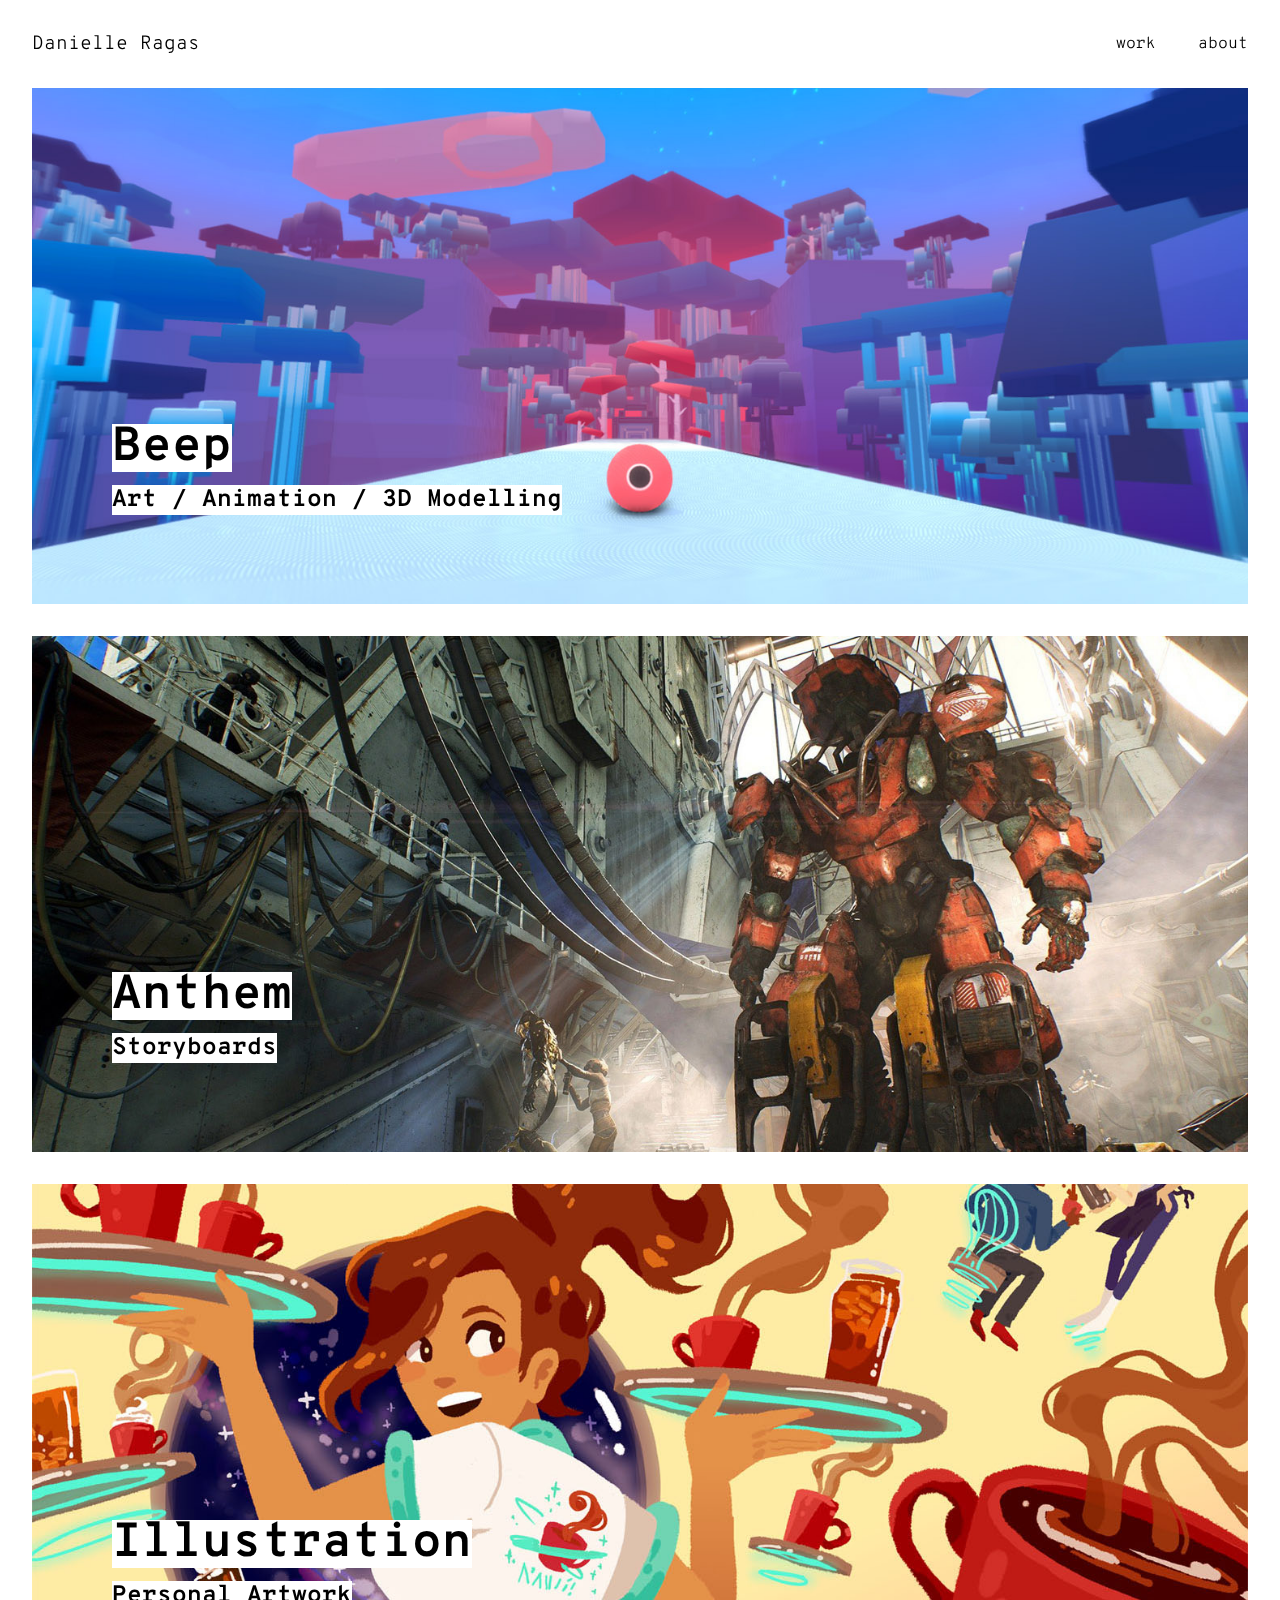
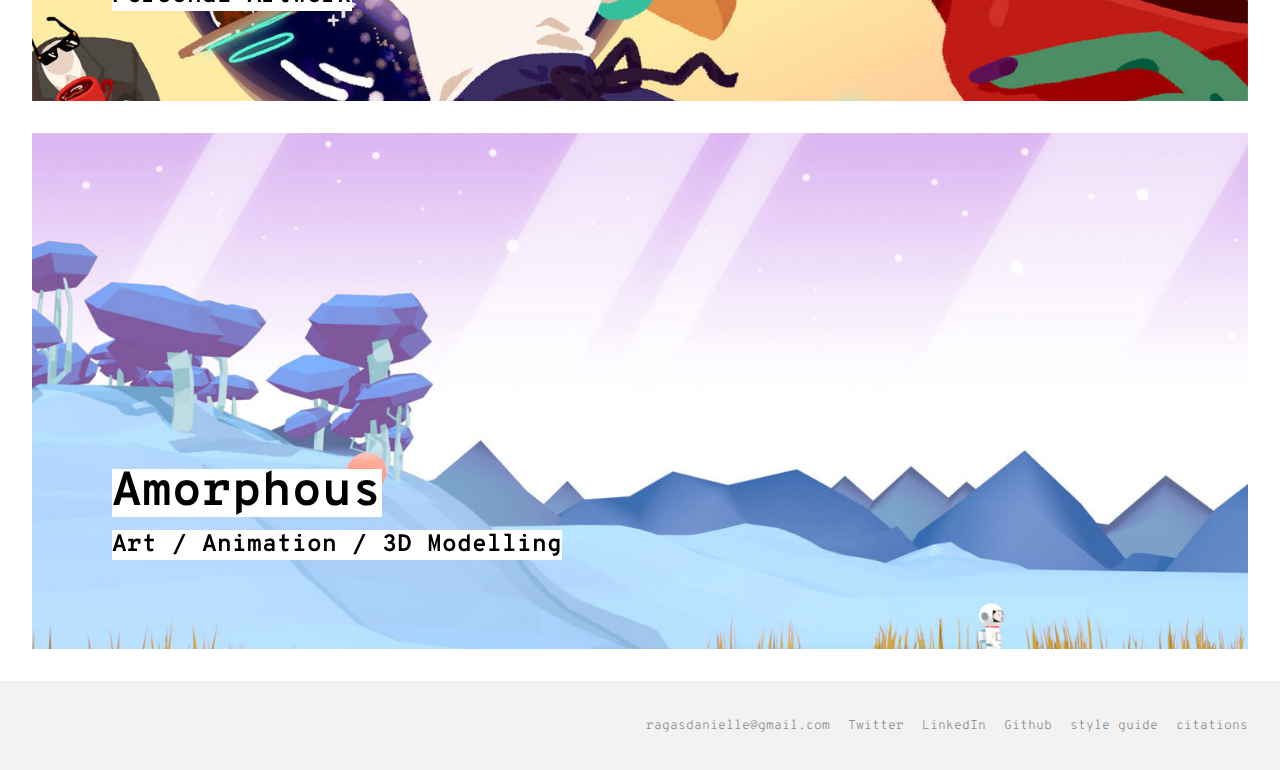
==== commit 2bde4488: "finalized portfolio" ====
--- a/index.html
+++ b/index.html
@@ -4,12 +4,15 @@
     <meta charset="utf-8">
     <title>Danielle Ragas | Home</title>
     <link rel="stylesheet" type="text/css" href="css/normalize-dist.css" />
-    <link rel="stylesheet" type="text/css" href="css/main.css" />
-    <link rel="stylesheet" type="text/css" href="css/grids.css" />
+    <link rel="stylesheet" type="text/css" href="css/main-dist.css" />
+    <link rel="stylesheet" type="text/css" href="css/grids-dist.css" />
     <meta name="viewport" content="width=device-width, initial-scale=1">
   </head>
 
   <body>
+    <script>
+      document.body.className += 'fade';
+    </script>
 
     <header>
       <nav class="col-container-nav">
@@ -50,7 +53,7 @@
         <a class="index-link" href="illustration.html">
           <div class="col index-image illust">
             <h2 class="proj-name">Illustration</h2>
-            <h3><span class="proj-role">Personal Work</span></h3>
+            <h3><span class="proj-role">Personal Artwork</span></h3>
           </div>
         </a>
 
@@ -73,5 +76,11 @@
       <a class="footer-link" href="citations.html">citations</a>
     </footer>
 
+    <!-- NOTE: fade in page script -->
+    <script>
+      document.addEventListener("DOMContentLoaded", function(e) {
+        document.body.className = '';
+      });
+    </script>
   </body>
 </html>
--- a/css/main-dist.css
+++ b/css/main-dist.css
@@ -0,0 +1 @@
+@import url("https://fonts.googleapis.com/css?family=Overpass+Mono:300,400,600|Lato:400,700");body{color:#000;margin:0;font-family:"Lato",sans-serif;line-height:1.5rem;opacity:1;-webkit-transition:1s opacity;-moz-transition:1s opacity;-ms-transition:1s opacity;-o-transition:1s opacity;transition:1s opacity}body.fade{opacity:0;-webkit-transition:none;-moz-transition:none;-ms-transition:none;-o-transition:none;transition:none}body,html{height:100%}a{text-decoration:none;color:#000;-webkit-transition:.2s;-o-transition:.2s;transition:.2s}.container a{font-weight:bold;border-bottom:2px solid #000}.container a:hover{background:#ffe186;-webkit-transition:.2s;-o-transition:.2s;transition:.2s;border-bottom:2px solid #ffe186}.container{width:55%;margin:5.5rem auto 4.5rem}::-moz-selection{background:#e3e3e3}::selection{background:#e3e3e3}::-moz-selection{background:#e3e3e3}h1,h2,h3,h4,h5{font-family:"Overpass Mono",sans-serif;margin:0.7rem 0}h2{background:#ffe186;display:inline-block;font-size:1.5rem}h5{line-height:0}ul{list-style-type:none;padding:0 2rem 0 0;margin-top:0}img{width:100%;height:100%;vertical-align:bottom}figure{margin:0 0 0.5rem 0}figcaption{font-family:"Overpass Mono",sans-serif;font-size:0.9rem;margin-bottom:1.5rem}.space{margin-top:3rem}.element{background:#fff;padding:0 0 0.5rem 0rem}.proj-name{font-size:3rem;line-height:3rem;background:#fff;margin:1rem 0}.proj-role{font-size:1.5rem;background:#fff;margin:1rem 0}.index-image h3{margin-top:0}.col-2-images{margin-left:0.5rem}.illust-container1{width:55%;margin:5.5rem auto 0}.illust-container1 a{font-weight:bold;border-bottom:2px solid #000}.illust-container1 a:hover{background:#ffe186;-webkit-transition:.2s;-o-transition:.2s;transition:.2s;border-bottom:2px solid #ffe186}.wide-container{width:75%;padding:0 2rem;margin:0 auto 0.5rem}.illust-container2{width:55%;margin:0 auto 4.5rem}.illust-container1 figure,.wide-container figure{margin-bottom:0}.index-link{width:100%;margin-bottom:2rem}.index-container{width:100%;padding:0 2rem;margin:5.5rem auto 0}.index-container h2{background:#fff}.index-container figure{margin:0;padding:0}.index-image{padding:20rem 0 5rem 5rem;min-height:20rem;-webkit-filter:grayscale(0%);filter:grayscale(0%);-webkit-transition:.2s;-o-transition:.2s;transition:.2s;background-color:#e3e3e3}.index-image:hover{-webkit-filter:grayscale(50%);filter:grayscale(50%);-webkit-transition:.2s;-o-transition:.2s;transition:.2s}.beep{background:center/cover no-repeat url("../images/coverImages/beepCover.jpg")}.bioware{background:center/cover no-repeat url("../images/coverImages/anthemCover.jpg")}.illust{background:center/cover no-repeat url("../images/coverImages/coffeeCover.jpg")}.amorphous{background:center/cover no-repeat url("../images/coverImages/amorphousCover.jpg")}.image-link{-webkit-filter:grayscale(0%);filter:grayscale(0%);-webkit-transition:.2s;-o-transition:.2s;transition:.2s}.image-link:hover{-webkit-filter:grayscale(50%);filter:grayscale(50%);-webkit-transition:.2s;-o-transition:.2s;transition:.2s}.h1-styleguide{font-size:2rem;font-weight:bold;margin:1rem 0 1rem 0}.font-styleguide{font-size:1.5rem;margin-top:0}.divider{border-top:3px solid #e3e3e3;padding:1rem 0 0 0}.main{font-family:"Lato",sans-serif}.secondary{font-family:"Overpass Mono",sans-serif}.bg{display:inline-block;margin-bottom:0.5rem;border:1px solid #000;padding:4rem 0 1rem 1rem;width:100%}.footer-colour{background:#f2f2f2;display:inline-block;margin-bottom:0.5rem;padding:4rem 0 1rem 1rem;width:100%}.accent{background:#ffe186;display:inline-block;margin-bottom:0.5rem;padding:4rem 0 1rem 1rem;width:100%}.citations ul{line-height:2.5rem}.overlay-container{position:relative;width:100%}.overlay{position:absolute;top:0;bottom:0;left:0;right:0;height:100%;width:100%;opacity:0;-webkit-transition:.2s;-o-transition:.2s;transition:.2s;background-color:rgba(150,150,150,0.2)}.overlay-container:hover .overlay{opacity:1}.overlay-container:hover img{-webkit-filter:grayscale(50%);filter:grayscale(50%);-webkit-transition:.2s;-o-transition:.2s;transition:.2s}.text{color:#000;background:#fff;position:absolute;bottom:5%;left:5%;padding:0.5rem 0.5rem 0.3rem;font-weight:600}.wide-container .text{font-size:0.8rem;padding:0.2rem 0.2rem 0}nav{background-color:rgba(255,255,255,0.85);width:100%;margin:0;padding:1.5rem 1.5rem 1.5rem 2rem;position:fixed;top:0;left:0;overflow:hidden;font-family:"Overpass Mono",sans-serif;z-index:99}.nav-link{margin-left:2rem;-webkit-transition:.2s;-o-transition:.2s;transition:.2s}.nav-link:hover,.nav-title:hover{-webkit-transition:.2s;-o-transition:.2s;transition:.2s;border-bottom:4px solid #ffe186}.nav-links{text-align:right;padding:0.5rem;text-transform:lowercase;font-weight:300}.nav-link-example a{-webkit-transition:.2s;-o-transition:.2s;transition:.2s;background:#fff;text-transform:lowercase;font-family:"Overpass Mono",sans-serif;font-weight:300;border-bottom:0}.nav-link-example a:hover{-webkit-transition:.2s;-o-transition:.2s;transition:.2s;background:#fff;border-bottom:4px solid #ffe186}.nav-title{text-align:left;padding:0;margin:0;font-size:1.2rem;font-weight:300;-webkit-transition:.2s;-o-transition:.2s;transition:.2s;line-height:normal}footer{background:#f2f2f2;padding:2rem;text-align:right;font-family:"Overpass Mono",sans-serif}.footer-link{font-size:0.8rem;margin-left:0.5rem;font-weight:300;color:#909090;-webkit-transition:.2s;-o-transition:.2s;transition:.2s}.footer-link:hover{color:#000;-webkit-transition:.2s;-o-transition:.2s;transition:.2s;border-bottom:1px solid #000}.about{font-size:1.2rem;line-height:2rem;margin-top:1rem}.about-title{margin-bottom:3rem}.about-header{padding:7rem;background:center/cover no-repeat url("../images/coverImages/coffeeCover.png")}.about-links{margin:5rem 0;font-size:1.2rem;font-family:"Overpass Mono",sans-serif}@media only screen and (max-width:820px){.container,.illust-container1{width:100%;padding:0 2rem;margin:6rem auto 2rem}.illust-container2{width:100%;padding:0 2rem;margin:0 auto 2rem}.index-container{margin:5.5rem auto 0}.wide-container{width:100%;margin:0rem auto}figure{margin:0}.divider-col-2{border-top:3px solid #e3e3e3}.col-2-images,.secondary{margin-top:2rem}.index-image{padding:10rem 0 1.2rem 2rem;width:100%}.illust-container1 .element{padding-bottom:0}}@media only screen and (max-width:415px){.index-container{margin:7rem auto 0}}@media only screen and (max-width:735px){.proj-name{font-size:1.5rem;line-height:1.7rem}.proj-role{font-size:1rem}}@media only screen and (max-width:500px){.container,.illust-container1{width:100%;padding:0 2rem;margin:8rem auto 2rem}}--- a/css/grids-dist.css
+++ b/css/grids-dist.css
@@ -0,0 +1 @@
+*,:after,:before{-webkit-box-sizing:border-box;box-sizing:border-box}.col-container,.col-container-info{display:-webkit-box;display:-moz-box;display:-ms-flexbox;display:-webkit-flex;display:flex;-webkit-flex-wrap:wrap;-moz-flex-wrap:wrap;-ms-flex-wrap:wrap;flex-wrap:wrap;-webkit-align-items:flex-start;-moz-align-items:flex-start;-ms-align-items:flex-start;-webkit-box-align:start;-ms-flex-align:start;align-items:flex-start}.index{display:-webkit-box;display:-moz-box;display:-ms-flexbox;display:-webkit-flex;display:flex;-webkit-flex-wrap:wrap;-moz-flex-wrap:wrap;-ms-flex-wrap:wrap;flex-wrap:wrap;-webkit-align-items:stretch;-moz-align-items:stretch;-ms-align-items:stretch;-webkit-box-align:stretch;-ms-flex-align:stretch;align-items:stretch}.col-container-nav{display:-webkit-box;display:-moz-box;display:-ms-flexbox;display:-webkit-flex;display:flex;-webkit-flex-wrap:wrap;-moz-flex-wrap:wrap;-ms-flex-wrap:wrap;flex-wrap:wrap;-webkit-align-items:center;-moz-align-items:center;-ms-align-items:center;-webkit-box-align:center;-ms-flex-align:center;align-items:center}.col-nav{-webkit-box-flex:2 1 0;-moz-box-flex:2 1 0;-webkit-flex:2 1 0;-ms-flex:2 1 0;flex:2 1 0}.col-desc{-webkit-box-flex:1 1 6rem;-moz-box-flex:1 1 6rem;-webkit-flex:1 1 6rem;-ms-flex:1 1 6rem;flex:1 1 6rem;margin-right:3rem}.col,.col-info{-webkit-box-flex:1 1 0;-moz-box-flex:1 1 0;-webkit-flex:1 1 0;-ms-flex:1 1 0;flex:1 1 0}.spacing .col,.wide-container .col{margin:0 0.5rem 0 0}.spacing .col:last-child{margin-right:0}.col-2{margin-left:2rem}.align{-webkit-align-items:baseline;-moz-align-items:baseline;-ms-align-items:baseline;-webkit-box-align:baseline;-ms-flex-align:baseline;align-items:baseline}.col-index:first-child{width:60%;margin-bottom:1rem}.col-index:nth-child(2n){width:40%;margin-bottom:1rem}.col-desc-large{-webkit-box-flex:2 1 5rem;-moz-box-flex:2 1 5rem;-webkit-flex:2 1 5rem;-ms-flex:2 1 5rem;flex:2 1 5rem;margin-right:3rem}.col-desc-larger{-webkit-box-flex:2 1 0;-moz-box-flex:2 1 0;-webkit-flex:2 1 0;-ms-flex:2 1 0;flex:2 1 0;margin-right:3rem}.content{min-height:100%;display:-webkit-box;display:-moz-box;display:-ms-flexbox;display:-webkit-flex;display:flex;-webkit-flex-direction:column;-moz-flex-direction:column;-ms-flex-direction:column;-webkit-box-orient:vertical;-webkit-box-direction:normal;flex-direction:column;-webkit-align-items:stretch;-moz-align-items:stretch;-ms-align-items:stretch;-webkit-box-align:stretch;-ms-flex-align:stretch;align-items:stretch}main{-webkit-flex-grow:1;-moz-flex-grow:1;-ms-flex-grow:1;-webkit-box-flex:1;-ms-flex-positive:1;flex-grow:1}footer,header,main{-webkit-flex-shrink:0;-moz-flex-shrink:0;-ms-flex-shrink:0;-ms-flex-negative:0;flex-shrink:0}@media only screen and (max-width:820px){.col-container{-webkit-flex-direction:column;-moz-flex-direction:column;-ms-flex-direction:column;-webkit-box-orient:vertical;-webkit-box-direction:normal;flex-direction:column}.col-container-info,.col:nth-child(n+2){margin-top:2rem}.col-2,.col:last-child{margin-left:0rem}.col,.col-index,.col-index:nth-child(2n){width:100%}.col-nav{-webkit-box-flex:1 1 0;-moz-box-flex:1 1 0;-webkit-flex:1 1 0;-ms-flex:1 1 0;flex:1 1 0}.col-2-images,.wide-container{margin-bottom:2rem}.spacing{margin-bottom:2rem}}